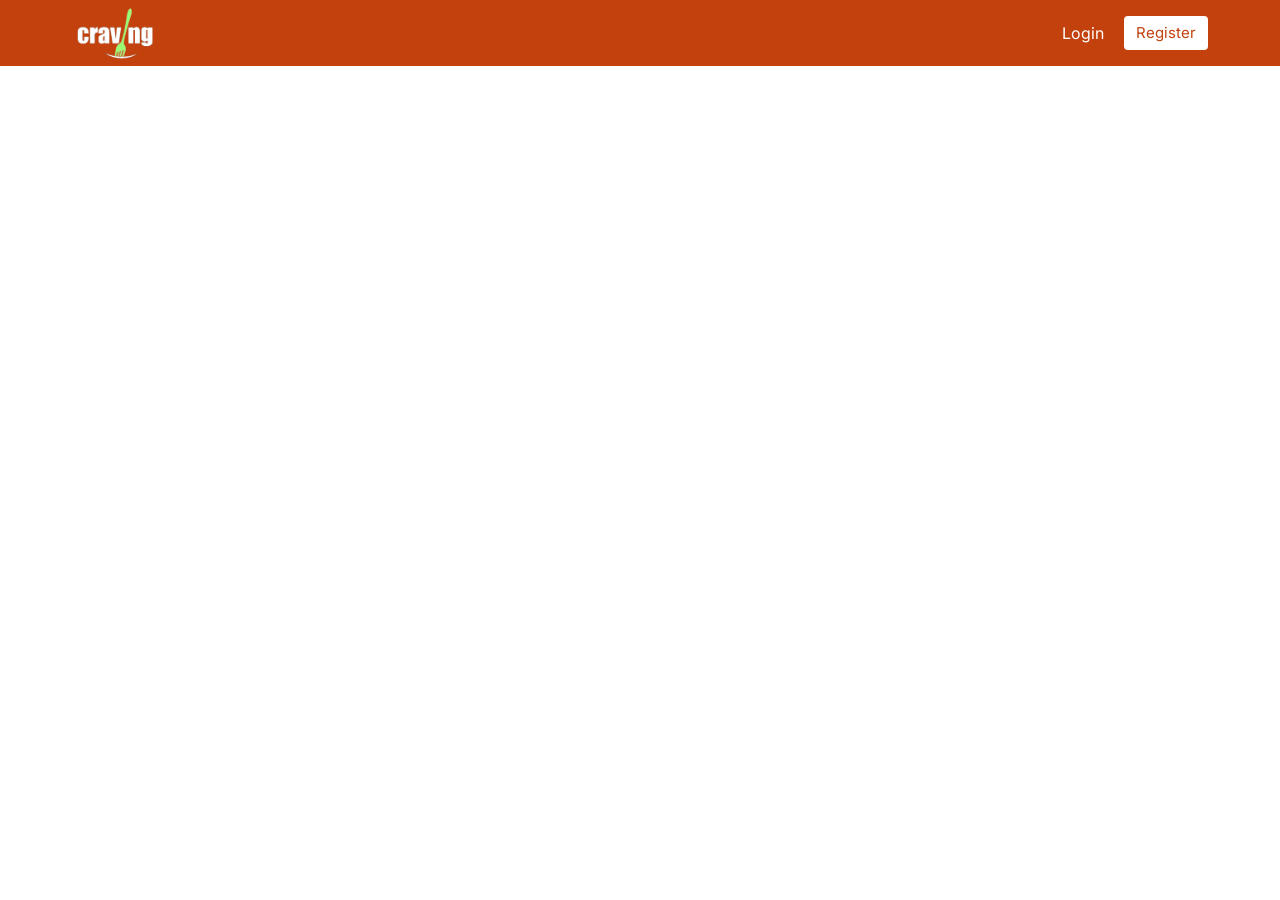
==== Craving/index.html @ 0048c7b3 "Add initial HTML files for Cravings project - Created index.html with navbar and links for login and" ====
<!DOCTYPE html>
<html lang="en">
<head>
    <meta charset="UTF-8">
    <meta name="viewport" content="width=device-width, initial-scale=1.0">
    <title>Cravings</title>
    <link rel="stylesheet" href="https://cdn.jsdelivr.net/npm/bootstrap@5.3.3/dist/css/bootstrap.min.css">
    <link rel="stylesheet" href="https://cdn.jsdelivr.net/npm/bootstrap-icons@1.11.3/font/bootstrap-icons.css">
    <link rel="stylesheet" href="https://fonts.googleapis.com/css2?family=Inter:wght@400;500;600;700;800&display=swap">
    <link rel="stylesheet" href="css/style.css">
</head>
<body>

    <nav class="navbar navbar-cravings d-flex align-items-center justify-content-between sticky-top">
        <div class="container-fluid px-md-5">

            <a class="navbar-brand" href="index.html">
                <img src="images/logo-light.png" alt="Cravings" class="navbar-logo" />
            </a>

            <div class="d-flex align-items-center gap-2 nav-links">
                <a href="login.html" class="navbar-login-link">Login</a>
                <a href="register.html" class="btn-register-pill">Register</a>
            </div>

        </div>
    </nav>

    <script src="https://cdn.jsdelivr.net/npm/bootstrap@5.3.3/dist/js/bootstrap.bundle.min.js"></script>
</body>
</html>
---- Craving/css/style.css ----
:root {
  --color-primary:          #c2410c;  /* Brand orange-red */
  --color-primary-content:  #ffffff;  /* Text on primary background */
  --color-secondary:        #6b7280;  /* Muted gray text */
  --color-neutral:          #3f3f46;  /* Dark sections (footer, bars) */
  --color-neutral-content:  #f4f4f5;  /* Text on dark backgrounds */
  --color-base-100:         #fff8f1;  /* Warm white page background */
  --color-base-200:         #f5ede5;  /* Slightly darker warm white */
  --color-base-300:         #e7d9c9;  /* Borders and dividers */
  --color-base-content:     #2d1b10;  /* Default dark text */
  --color-error:            #ef4444;  /* Red for error states */
  --color-success:          #22c55e;  /* Green for success states */
}

*{
    margin: 0;
    padding: 0;
    box-sizing: border-box;
}

body{
    font-family: 'Inter', sans-serif;
    background-color: var(--color-primary-content);
    color: var(--color-base-content);
}


.bg-primary-brand {
  background-color: var(--color-primary) !important;
}

.bg-neutral {
  background-color: var(--color-neutral) !important;
}

.bg-base-100 {
  background-color: var(--color-base-100) !important;
}

.bg-base-200 {
  background-color: var(--color-base-200) !important;
}

.text-primary-brand {
  color: var(--color-primary) !important;
}

.text-muted-brand {
  color: var(--color-secondary) !important;
}

.text-dark-brand {
  color: var(--color-base-content) !important;
}

.text-neutral-content {
  color: var(--color-neutral-content) !important;
}

.border-base {
  border-color: var(--color-base-300) !important;
}

.mw-400 {
  max-width: 400px;
}

.mw-420 {
  max-width: 420px;
}

.mw-600 {
  max-width: 600px;
}

.mw-700 {
  max-width: 700px;
}

.mw-750 {
  max-width: 750px;
}

.mw-1000 {
  max-width: 1000px;
}

.navbar-cravings {
  background-color: var(--color-primary);
  min-height: 64px;
  padding: 0 24px;
}

.navbar-logo {
  height: 56px;
  width:  100%;
  object-fit: contain;
}

.nav-links a {
  /* color: var(--color-primary-content); */
  text-decoration: none;
}

.navbar-login-link{
    color: var(--color-primary-content);
    padding: 6px 12px;
  }

.navbar-login-link:hover {
  border: 1px solid var(--color-primary-content);
  border-radius: 4px;
}

.btn-register-pill {
  color: #c2410c;
  border-radius: 4px;
  padding: 6px 12px;
  font-size: 15px;
  background: var(--color-primary-content);
}

.btn-register-pill:hover {
  background: #c2410c;
  color: var(--color-neutral-content);
  border: 1px solid #fff;
}
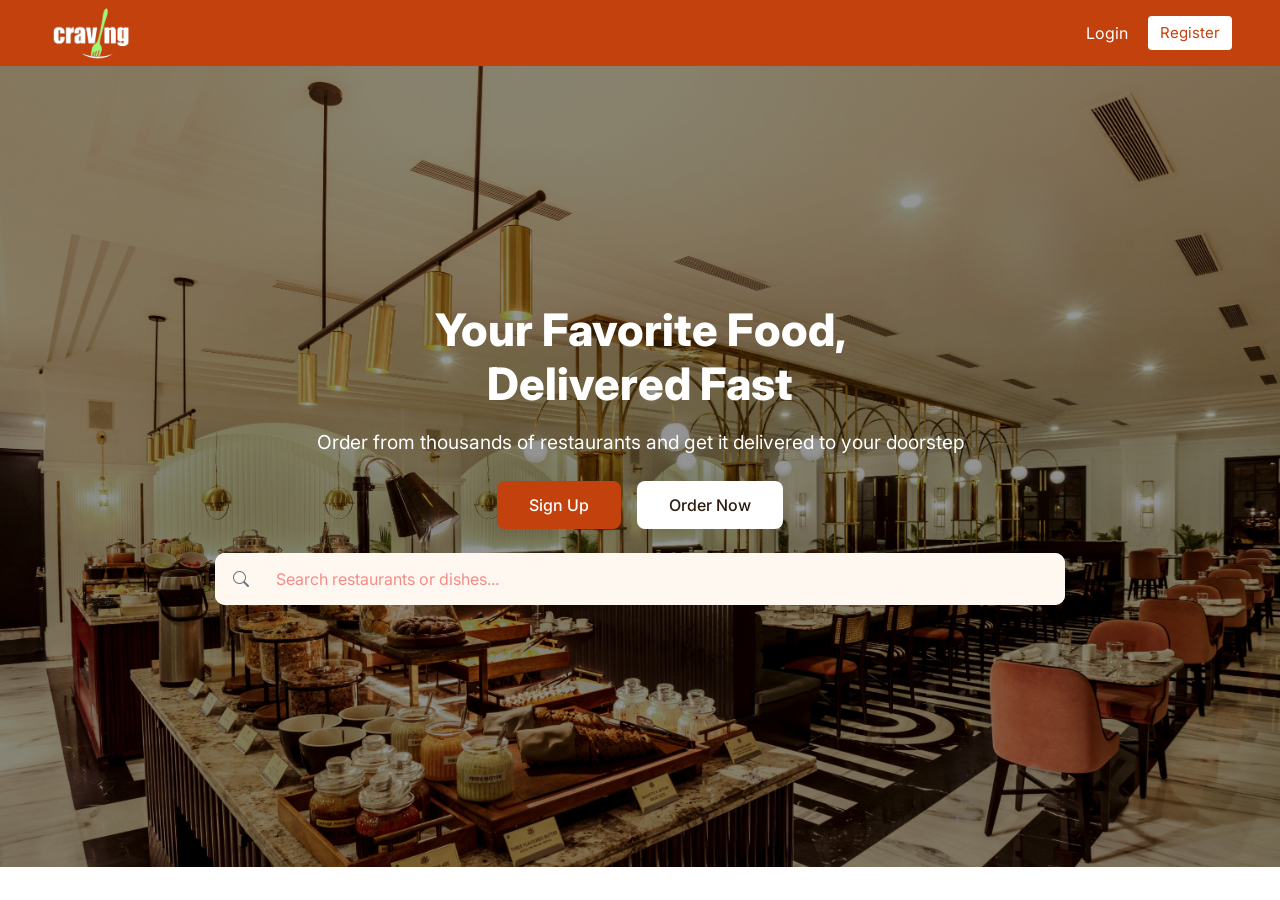
==== commit f1c4fc86: "Add hero section with overlay, content, and search functionality" ====
--- a/Craving/index.html
+++ b/Craving/index.html
@@ -12,7 +12,7 @@
 <body>
 
     <nav class="navbar navbar-cravings d-flex align-items-center justify-content-between sticky-top">
-        <div class="container-fluid px-md-5">
+        <div class="container-fluid px-4">
 
             <a class="navbar-brand" href="index.html">
                 <img src="images/logo-light.png" alt="Cravings" class="navbar-logo" />
@@ -26,6 +26,24 @@
         </div>
     </nav>
 
+    <section class="hero-section">
+        <div class="hero-overlay"></div>
+        <div class="hero-content mb-4">
+            <h1 class="mb-3">Your Favorite Food,<br>Delivered Fast</h1>
+            <p class="hero-sub mb-4">Order from thousands of restaurants and get it delivered to your doorstep</p>
+            <div class="d-flex gap-3 justify-content-center flex-wrap mb-4">
+                <a href="register.html" class="btn-hero-primary">Sign Up</a>
+                <a href="order-now.html" class="btn-hero-secondary">Order Now</a>
+            </div>
+            <div class="hero-search">
+                <div class="input-group">
+                    <span class="input-group-text"><i class="bi bi-search text-muted-brand"></i></span>
+                    <input type="text" class="form-control" placeholder="Search restaurants or dishes..." />
+                </div>
+            </div>
+        </div>
+    </section>
+
     <script src="https://cdn.jsdelivr.net/npm/bootstrap@5.3.3/dist/js/bootstrap.bundle.min.js"></script>
 </body>
 </html>
--- a/Craving/css/style.css
+++ b/Craving/css/style.css
@@ -125,3 +125,110 @@
   color: var(--color-neutral-content);
   border: 1px solid #fff;
 }
+
+.hero-section {
+  min-height: 89vh;
+  background-image: url('../images/hero-bg.jpg');
+  background-size: cover;
+  background-position: center;
+  background-repeat: no-repeat;
+  position: relative;
+  display: flex;
+  align-items: center;
+  justify-content: center;
+}
+
+.hero-overlay {
+  position: absolute;
+  inset: 0;
+  background: rgba(0, 0, 0, 0.42);
+}
+
+.hero-content {
+  position: relative;
+  z-index: 2;
+  text-align: center;
+  padding: 0 16px;
+  width: 100%;
+}
+
+.hero-content h1 {
+  font-size: clamp(1.3rem,5vw, 2.8rem);
+  font-weight: 800;
+  line-height: 1.2;
+  color: var(--color-primary-content);
+}
+
+.hero-content .hero-sub {
+  color: var(--color-primary-content);
+  font-size: 1.2rem;
+  font-weight: 400;
+}
+
+.btn-hero-primary {
+  background-color: var(--color-primary);
+  color: var(--color-primary-content);
+  font-weight:500;
+  border: none;
+  border-radius: 8px;
+  padding: 12px 32px;
+  text-decoration: none;
+  display: inline-block;
+}
+
+.btn-hero-primary:hover {
+  background-color: #c2400c;
+  opacity: 0.9;
+  color: var(--color-primary-content);
+}
+
+.btn-hero-secondary {
+  background-color: var(--color-primary-content);
+  color: var(--color-base-content);
+  font-weight: 500;
+  border: none;
+  border-radius: 8px;
+  padding: 12px 32px;
+  text-decoration: none;
+  display: inline-block;
+}
+
+.btn-hero-secondary:hover {
+  background-color:  var(--color-base-100);
+  color: var(--color-base-content);
+}
+
+.hero-search {
+  max-width: 850px;
+  width: 100%;
+  margin: 0 auto;
+}
+
+.hero-search .input-group {
+  border-radius: 10px;
+  overflow: hidden;
+  background: var(--color-base-100);
+}
+
+.hero-search .input-group-text {
+  background: var(--color-base-100);
+  border: none;
+  padding-left: 18px;
+  color: var(--color-error);
+}
+
+.hero-search .form-control {
+  background: #fff8f0;
+  border: none;
+  padding: 14px 16px;
+  font-size: 1rem;
+}
+
+.hero-search .form-control::placeholder {
+  color: var(--color-error);
+  opacity: 0.6;
+}
+
+.hero-search .form-control:focus {
+  box-shadow: none;
+}
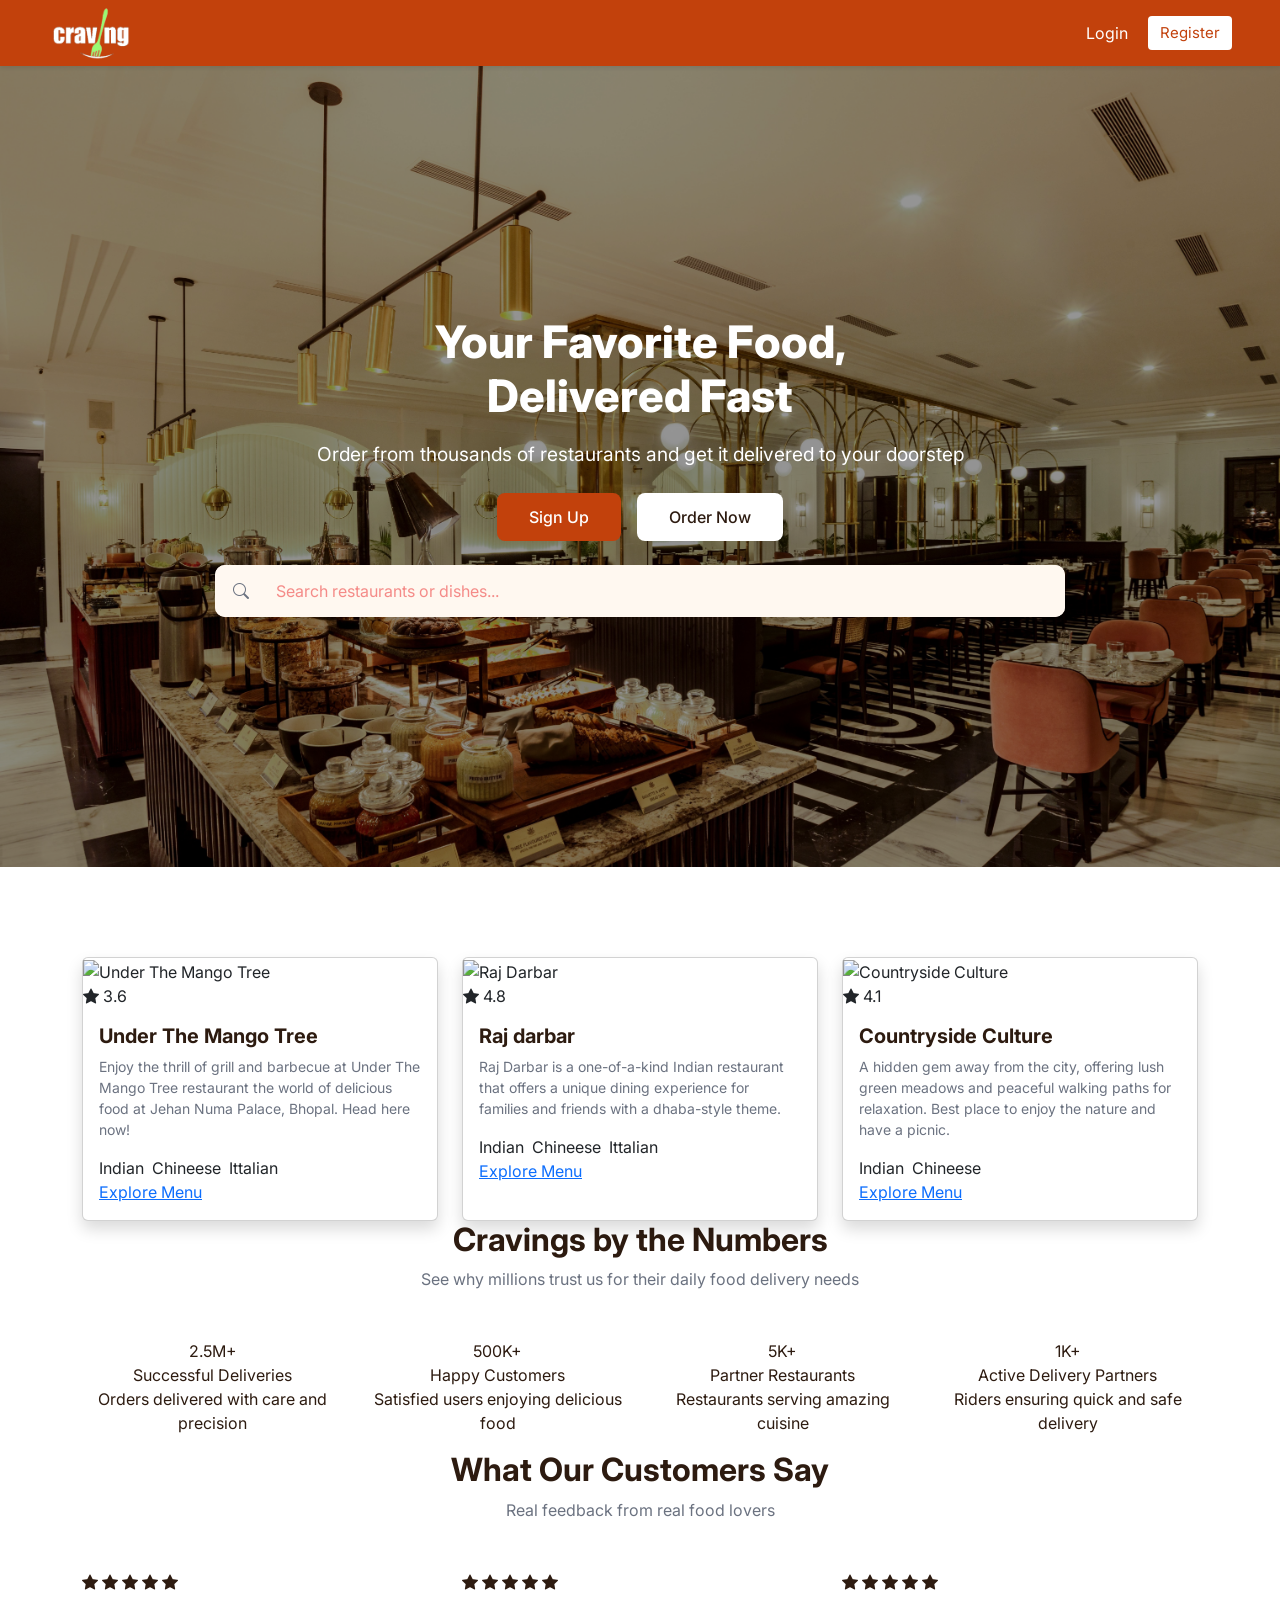
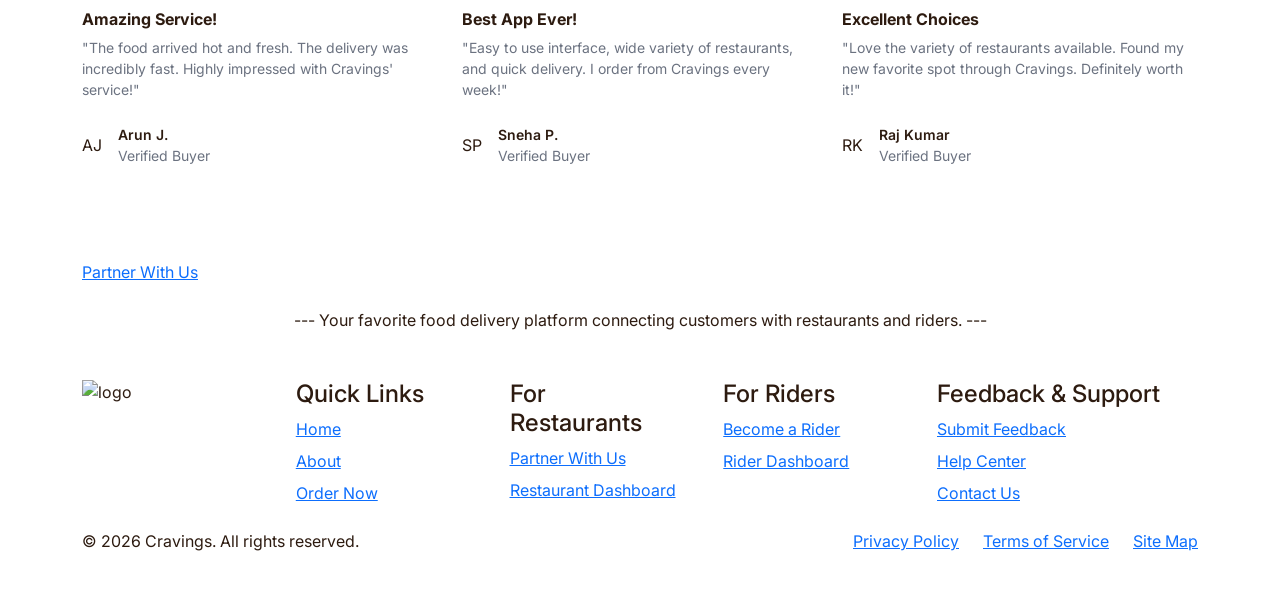
==== commit a191e21c: "Enhance index.html with featured restaurants, statistics, testimonials, and partner section" ====
--- a/Craving/index.html
+++ b/Craving/index.html
@@ -11,14 +11,14 @@
 </head>
 <body>
 
-    <nav class="navbar navbar-cravings d-flex align-items-center justify-content-between sticky-top">
+    <nav class="navbar navbar-cravings d-flex align-items-center justify-content-between sticky-top shadow-sm">
         <div class="container-fluid px-4">
 
             <a class="navbar-brand" href="index.html">
                 <img src="images/logo-light.png" alt="Cravings" class="navbar-logo" />
             </a>
 
-            <div class="d-flex align-items-center gap-2 nav-links">
+            <div class="d-flex align-items-center justify-content-center gap-2 nav-links">
                 <a href="login.html" class="navbar-login-link">Login</a>
                 <a href="register.html" class="btn-register-pill">Register</a>
             </div>
@@ -28,7 +28,7 @@
 
     <section class="hero-section">
         <div class="hero-overlay"></div>
-        <div class="hero-content mb-4">
+        <div class="hero-content mb-4 mt-4">
             <h1 class="mb-3">Your Favorite Food,<br>Delivered Fast</h1>
             <p class="hero-sub mb-4">Order from thousands of restaurants and get it delivered to your doorstep</p>
             <div class="d-flex gap-3 justify-content-center flex-wrap mb-4">
@@ -44,6 +44,282 @@
         </div>
     </section>
 
+
+<section class="featured-section">
+    <div class="container">
+        <h2 class="fw-bold text-white mb-1">Featured Restaurants</h2>
+        <p class="text-white opacity-75 mb-4">3 restaurants available</p>
+
+        <div class="row g-4">
+
+            <!-- Card 1 -->
+            <div class="col-12 col-md-6 col-lg-4">
+                <div class="card restaurant-card shadow h-100 bg-white">
+                    <div class="card-img-wrap">
+                        <img src="images/restaurant-Image-1.avif"
+                             class="card-img-restaurant"
+                             alt="Under The Mango Tree" />
+                        <div class="rating-badge">
+                            <i class="bi bi-star-fill"></i> 3.6
+                        </div>
+                    </div>
+                    <div class="card-body d-flex flex-column px-3 pt-3 pb-3">
+                        <h5 class="fw-bold text-dark-brand mb-2">Under The Mango Tree</h5>
+                        <p class="text-muted-brand small mb-3">
+                            Enjoy the thrill of grill and barbecue at Under The Mango Tree
+                            restaurant the world of delicious food at Jehan Numa Palace, Bhopal. Head here now!
+                        </p>
+                        <div class="d-flex flex-wrap gap-2 mb-0">
+                            <span class="badge-cuisine">Indian</span>
+                            <span class="badge-cuisine">Chineese</span>
+                            <span class="badge-cuisine">Ittalian</span>
+                        </div>
+                        <div class="card-divider"></div>
+                        <a href="order-now.html" class="btn-explore">Explore Menu</a>
+                    </div>
+                </div>
+            </div>
+
+            <!-- Card 2 -->
+            <div class="col-12 col-md-6 col-lg-4">
+                <div class="card restaurant-card shadow h-100 bg-white">
+                    <div class="card-img-wrap">
+                        <img src="images/restaurant-Image-2.webp"
+                             class="card-img-restaurant"
+                             alt="Raj Darbar" />
+                        <div class="rating-badge">
+                            <i class="bi bi-star-fill"></i> 4.8
+                        </div>
+                    </div>
+                    <div class="card-body d-flex flex-column px-3 pt-3 pb-3">
+                        <h5 class="fw-bold text-dark-brand mb-2">Raj darbar</h5>
+                        <p class="text-muted-brand small mb-3">
+                            Raj Darbar is a one-of-a-kind Indian restaurant that offers a
+                            unique dining experience for families and friends with a dhaba-style theme.
+                        </p>
+                        <div class="d-flex flex-wrap gap-2 mb-0">
+                            <span class="badge-cuisine">Indian</span>
+                            <span class="badge-cuisine">Chineese</span>
+                            <span class="badge-cuisine">Ittalian</span>
+                        </div>
+                        <div class="card-divider"></div>
+                        <a href="order-now.html" class="btn-explore">Explore Menu</a>
+                    </div>
+                </div>
+            </div>
+
+            <!-- Card 3 -->
+            <div class="col-12 col-md-6 col-lg-4">
+                <div class="card restaurant-card shadow h-100 bg-white">
+                    <div class="card-img-wrap">
+                        <img src="images/restaurant-Image-3.webp"
+                             class="card-img-restaurant"
+                             alt="Countryside Culture" />
+                        <div class="rating-badge">
+                            <i class="bi bi-star-fill"></i> 4.1
+                        </div>
+                    </div>
+                    <div class="card-body d-flex flex-column px-3 pt-3 pb-3">
+                        <h5 class="fw-bold text-dark-brand mb-2">Countryside Culture</h5>
+                        <p class="text-muted-brand small mb-3">
+                            A hidden gem away from the city, offering lush green meadows
+                            and peaceful walking paths for relaxation.
+                            Best place to enjoy the nature and have a picnic.
+                        </p>
+                        <div class="d-flex flex-wrap gap-2 mb-0">
+                            <span class="badge-cuisine">Indian</span>
+                            <span class="badge-cuisine">Chineese</span>
+
+                        </div>
+                        <div class="card-divider"></div>
+                        <a href="order-now.html" class="btn-explore">Explore Menu</a>
+                    </div>
+                </div>
+            </div>
+
+        </div>
+    </div>
+</section>
+
+<section class="numbers-section">
+    <div class="container">
+        <div class="text-center mb-5">
+            <h2 class="fw-bold text-dark-brand">Cravings by the Numbers</h2>
+            <p class="text-muted-brand mt-1">See why millions trust us for their daily food delivery needs</p>
+        </div>
+        <div class="row g-4 justify-content-center text-center">
+            <div class="col-6 col-lg-3">
+                <div class="stat-card">
+                    <div class="stat-number-orange">2.5M+</div>
+                    <div class="stat-title">Successful Deliveries</div>
+                    <p class="stat-desc">Orders delivered with care and precision</p>
+                </div>
+            </div>
+            <div class="col-6 col-lg-3">
+                <div class="stat-card">
+                    <div class="stat-number-pink">500K+</div>
+                    <div class="stat-title">Happy Customers</div>
+                    <p class="stat-desc">Satisfied users enjoying delicious food</p>
+                </div>
+            </div>
+            <div class="col-6 col-lg-3">
+                <div class="stat-card">
+                    <div class="stat-number-orange">5K+</div>
+                    <div class="stat-title">Partner Restaurants</div>
+                    <p class="stat-desc">Restaurants serving amazing cuisine</p>
+                </div>
+            </div>
+            <div class="col-6 col-lg-3">
+                <div class="stat-card">
+                    <div class="stat-number-pink">1K+</div>
+                    <div class="stat-title">Active Delivery Partners</div>
+                    <p class="stat-desc">Riders ensuring quick and safe delivery</p>
+                </div>
+            </div>
+        </div>
+    </div>
+</section>
+
+<section class="testimonials-section">
+  <div class="container">
+    <div class="text-center mb-5">
+      <h2 class="fw-bold text-dark-brand">What Our Customers Say</h2>
+      <p class="text-muted-brand mt-1">Real feedback from real food lovers</p>
+    </div>
+    <div class="row g-4">
+
+      <div class="col-12 col-md-4">
+        <div class="testimonial-card">
+          <div class="d-flex gap-1 mb-3">
+            <i class="bi bi-star-fill star-gold"></i><i class="bi bi-star-fill star-gold"></i>
+            <i class="bi bi-star-fill star-gold"></i><i class="bi bi-star-fill star-gold"></i>
+            <i class="bi bi-star-fill star-gold"></i>
+          </div>
+          <h6 class="fw-bold text-dark-brand mb-2">Amazing Service!</h6>
+          <p class="text-muted-brand small mb-4">"The food arrived hot and fresh. The delivery was incredibly fast. Highly impressed with Cravings' service!"</p>
+          <div class="d-flex align-items-center gap-3">
+            <div class="testimonial-avatar avatar-orange">AJ</div>
+            <div>
+              <p class="fw-semibold mb-0 small text-dark-brand">Arun J.</p>
+              <p class="text-muted-brand mb-0 small">Verified Buyer</p>
+            </div>
+          </div>
+        </div>
+      </div>
+
+      <div class="col-12 col-md-4">
+        <div class="testimonial-card">
+          <div class="d-flex gap-1 mb-3">
+            <i class="bi bi-star-fill star-gold"></i><i class="bi bi-star-fill star-gold"></i>
+            <i class="bi bi-star-fill star-gold"></i><i class="bi bi-star-fill star-gold"></i>
+            <i class="bi bi-star-fill star-gold"></i>
+          </div>
+          <h6 class="fw-bold text-dark-brand mb-2">Best App Ever!</h6>
+          <p class="text-muted-brand small mb-4">"Easy to use interface, wide variety of restaurants, and quick delivery. I order from Cravings every week!"</p>
+          <div class="d-flex align-items-center gap-3">
+            <div class="testimonial-avatar avatar-pink">SP</div>
+            <div>
+              <p class="fw-semibold mb-0 small text-dark-brand">Sneha P.</p>
+              <p class="text-muted-brand mb-0 small">Verified Buyer</p>
+            </div>
+          </div>
+        </div>
+      </div>
+
+      <div class="col-12 col-md-4">
+        <div class="testimonial-card">
+          <div class="d-flex gap-1 mb-3">
+            <i class="bi bi-star-fill star-gold"></i><i class="bi bi-star-fill star-gold"></i>
+            <i class="bi bi-star-fill star-gold"></i><i class="bi bi-star-fill star-gold"></i>
+            <i class="bi bi-star-fill star-gold"></i>
+          </div>
+          <h6 class="fw-bold text-dark-brand mb-2">Excellent Choices</h6>
+          <p class="text-muted-brand small mb-4">"Love the variety of restaurants available. Found my new favorite spot through Cravings. Definitely worth it!"</p>
+          <div class="d-flex align-items-center gap-3">
+            <div class="testimonial-avatar avatar-dark">RK</div>
+            <div>
+              <p class="fw-semibold mb-0 small text-dark-brand">Raj Kumar</p>
+              <p class="text-muted-brand mb-0 small">Verified Buyer</p>
+            </div>
+          </div>
+        </div>
+      </div>
+
+    </div>
+  </div>
+</section>
+
+<section class="partner-section">
+  <div class="container">
+    <h2 class="fw-bold text-white mb-2">Become a Restaurant Partner</h2>
+    <p class="text-white opacity-75 mb-4">Grow your business with Cravings. Join thousands of restaurants already delivering with us.</p>
+    <a href="register.html" class="btn-partner">Partner With Us</a>
+  </div>
+</section>
+
+
+<footer class="footer pt-4 pb-4">
+
+    <p class="tagline text-center mb-5">--- Your favorite food delivery platform connecting customers with restaurants and riders. ---</p>
+
+    <div class="footer-container container">
+
+        <div class="row align-items-start justify-content-between gy-4">
+
+            <div class="logo-section col-12 col-md-3 col-lg-2 d-flex justify-content-center justify-content-md-start">
+                <div class="logo-circle d-flex align-items-center justify-content-center">
+                    <img src="images/circleLogo.png" class="img-fluid" alt="logo">
+                </div>
+            </div>
+
+            <div class="footer-col col-6 col-md-2">
+                <h4>Quick Links</h4>
+                <div class="d-flex flex-column gap-2">
+                    <a href="#">Home</a>
+                    <a href="#">About</a>
+                    <a href="#">Order Now</a>
+                </div>
+            </div>
+
+            <div class="footer-col col-6 col-md-2">
+                <h4>For Restaurants</h4>
+                <div class="d-flex flex-column gap-2">
+                    <a href="#">Partner With Us</a>
+                    <a href="#">Restaurant Dashboard</a>
+                </div>
+            </div>
+
+            <div class="footer-col col-6 col-md-2">
+                <h4>For Riders</h4>
+                <div class="d-flex flex-column gap-2">
+                    <a href="#">Become a Rider</a>
+                    <a href="#">Rider Dashboard</a>
+                </div>
+            </div>
+
+            <div class="footer-col col-6 col-md-3">
+                <h4>Feedback & Support</h4>
+                <div class="d-flex flex-column gap-2">
+                    <a href="#">Submit Feedback</a>
+                    <a href="#">Help Center</a>
+                    <a href="#">Contact Us</a>
+                </div>
+            </div>
+        </div>
+    </div>
+
+    <div class="divider container my-4"></div>
+    
+    <div class="bottom-bar container d-flex flex-column flex-md-row justify-content-between align-items-center pb-3">
+        <p class="mb-2 mb-md-0">© 2026 Cravings. All rights reserved.</p>
+        <div class="legal-links d-flex gap-4">
+            <a href="#">Privacy Policy</a>
+            <a href="#">Terms of Service</a>
+            <a href="#">Site Map</a>
+        </div>
+    </div>
+</footer>
+
     <script src="https://cdn.jsdelivr.net/npm/bootstrap@5.3.3/dist/js/bootstrap.bundle.min.js"></script>
 </body>
 </html>
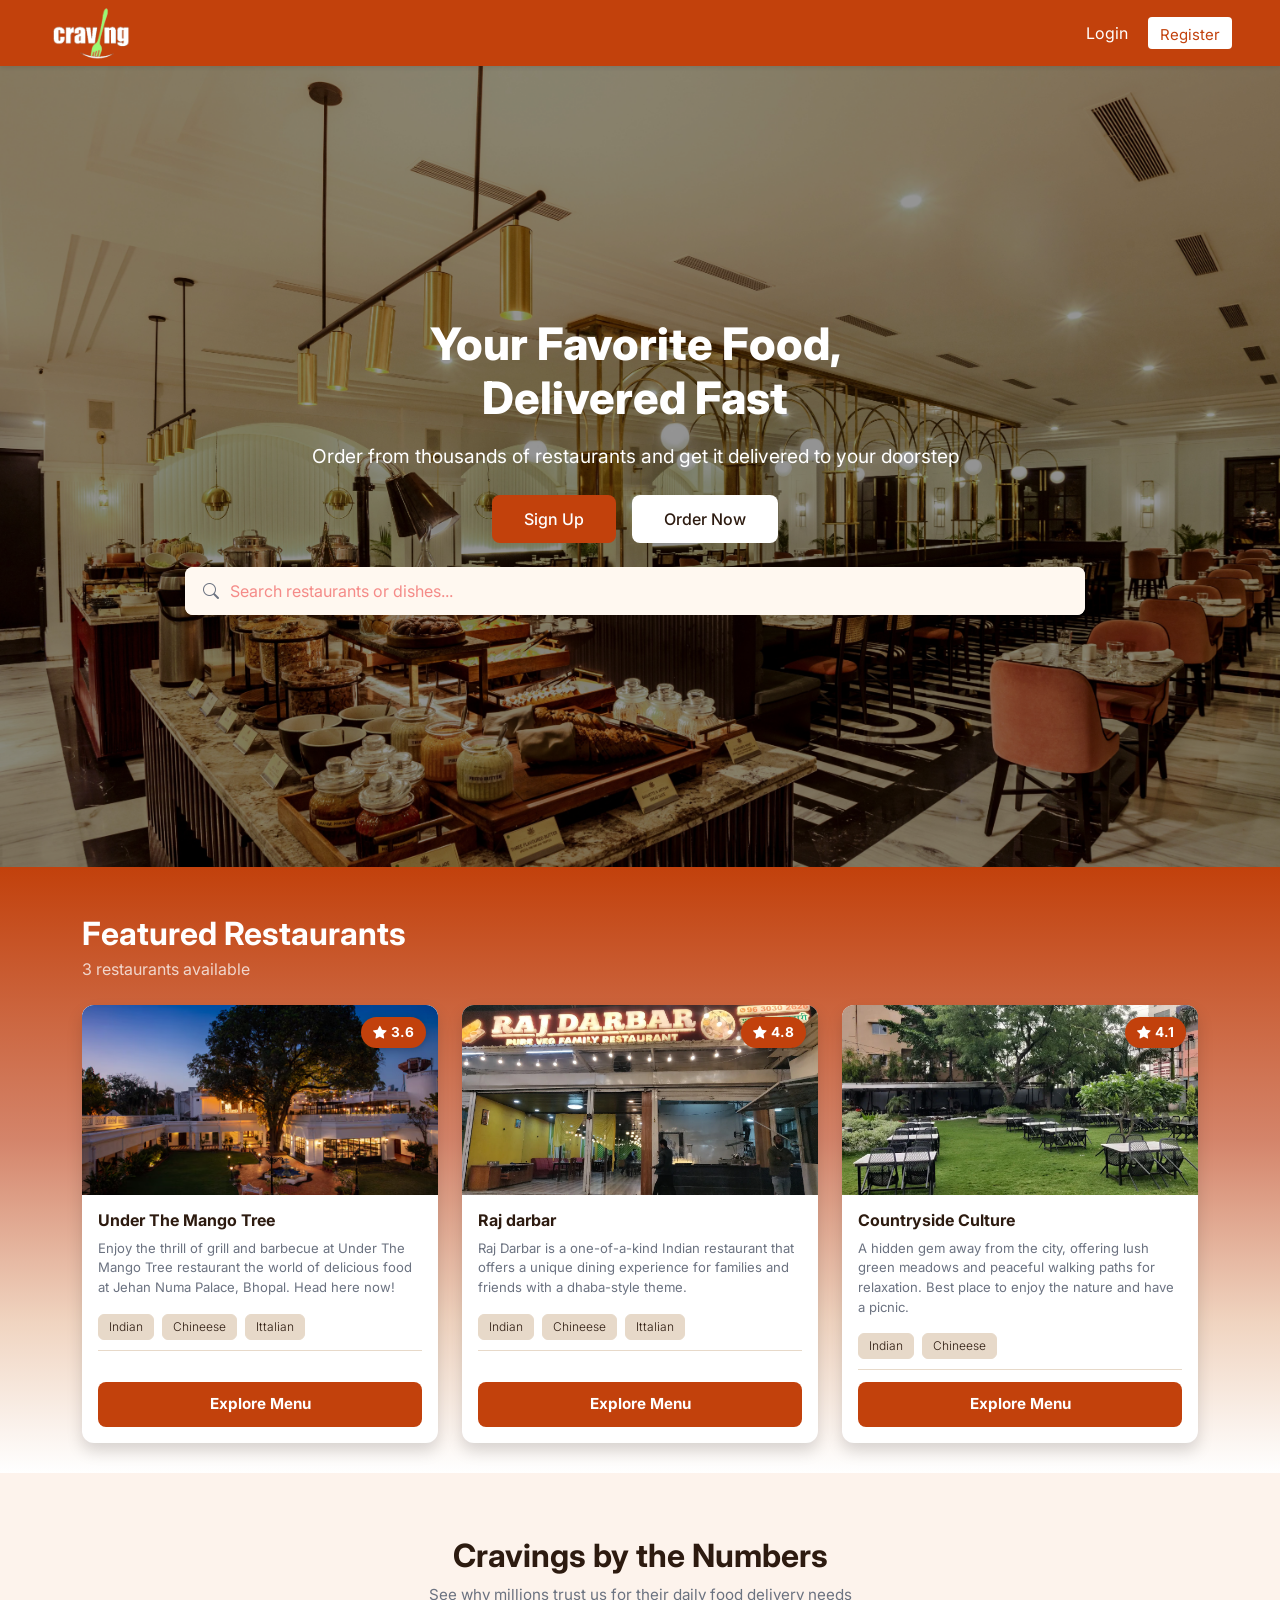
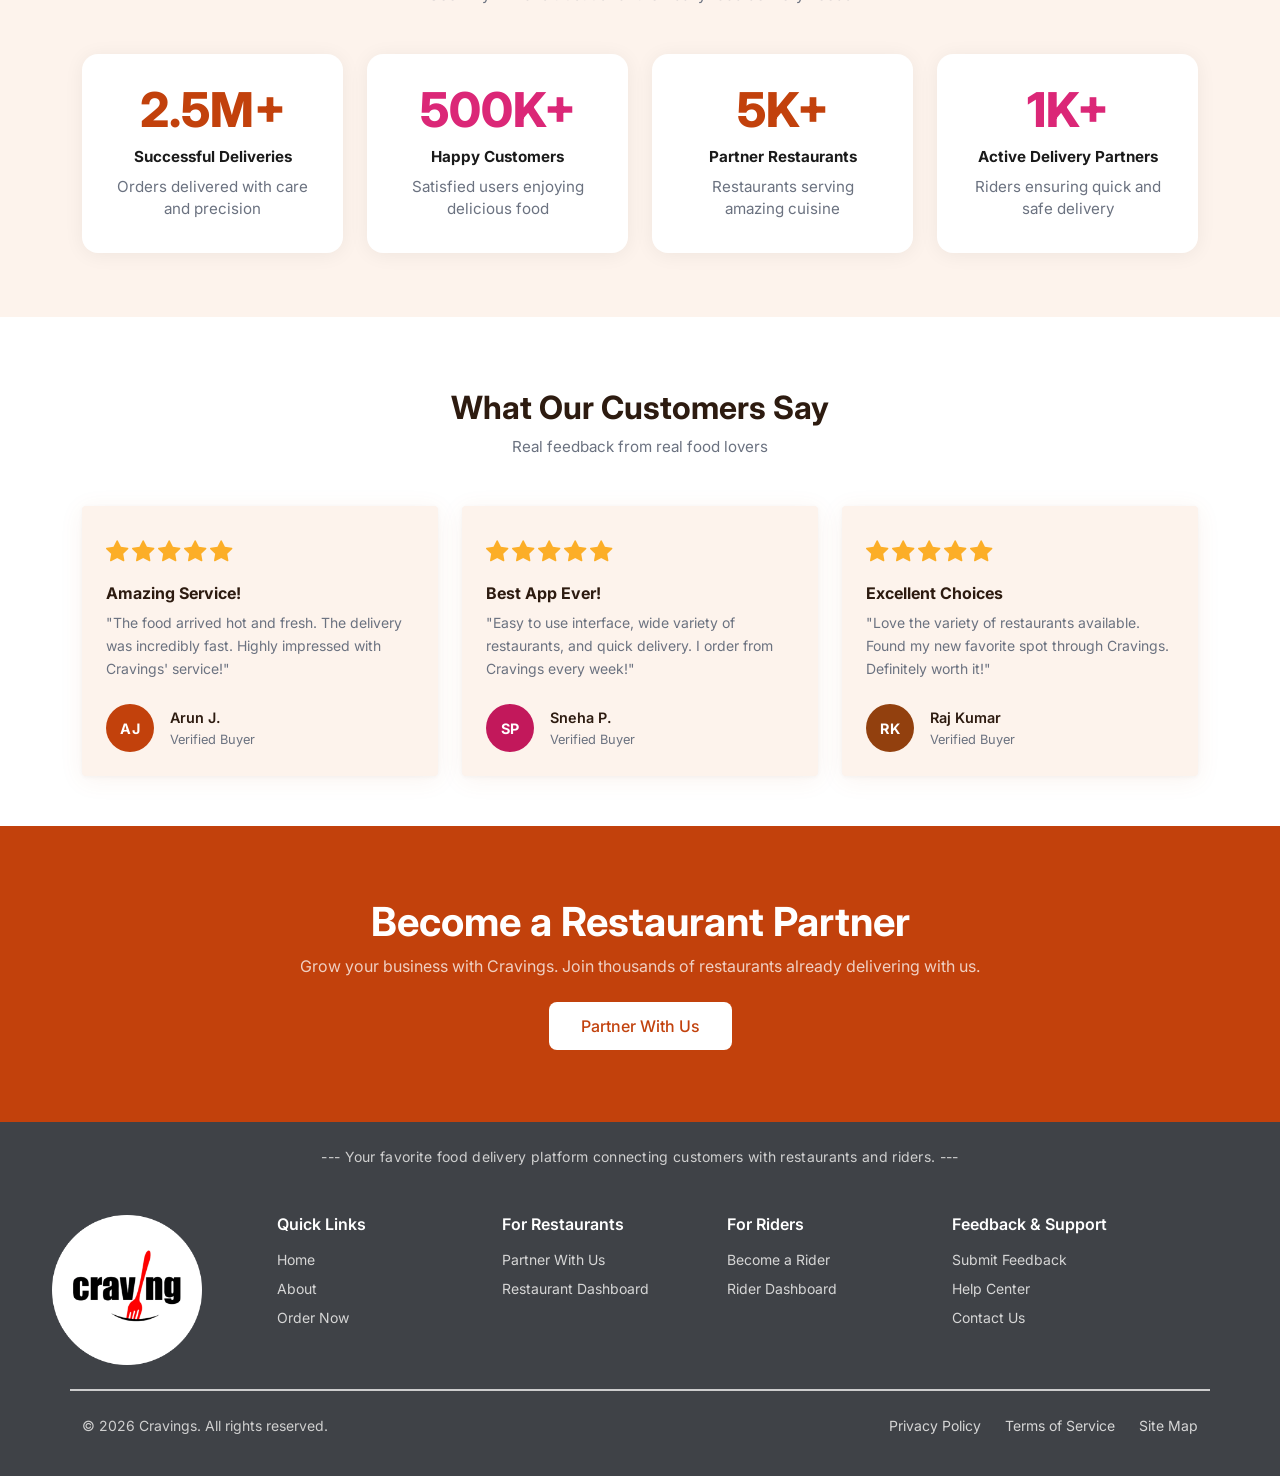
==== commit 6b4e6208: "Refactor featured restaurants and testimonials sections for improved layout and consistency; add sta" ====
--- a/Craving/index.html
+++ b/Craving/index.html
@@ -45,280 +45,280 @@
     </section>
 
 
-<section class="featured-section">
-    <div class="container">
-        <h2 class="fw-bold text-white mb-1">Featured Restaurants</h2>
-        <p class="text-white opacity-75 mb-4">3 restaurants available</p>
-
-        <div class="row g-4">
-
-            <!-- Card 1 -->
-            <div class="col-12 col-md-6 col-lg-4">
-                <div class="card restaurant-card shadow h-100 bg-white">
-                    <div class="card-img-wrap">
-                        <img src="images/restaurant-Image-1.avif"
-                             class="card-img-restaurant"
-                             alt="Under The Mango Tree" />
-                        <div class="rating-badge">
-                            <i class="bi bi-star-fill"></i> 3.6
-                        </div>
-                    </div>
-                    <div class="card-body d-flex flex-column px-3 pt-3 pb-3">
-                        <h5 class="fw-bold text-dark-brand mb-2">Under The Mango Tree</h5>
-                        <p class="text-muted-brand small mb-3">
-                            Enjoy the thrill of grill and barbecue at Under The Mango Tree
-                            restaurant the world of delicious food at Jehan Numa Palace, Bhopal. Head here now!
-                        </p>
-                        <div class="d-flex flex-wrap gap-2 mb-0">
-                            <span class="badge-cuisine">Indian</span>
-                            <span class="badge-cuisine">Chineese</span>
-                            <span class="badge-cuisine">Ittalian</span>
-                        </div>
-                        <div class="card-divider"></div>
-                        <a href="order-now.html" class="btn-explore">Explore Menu</a>
-                    </div>
-                </div>
-            </div>
-
-            <!-- Card 2 -->
-            <div class="col-12 col-md-6 col-lg-4">
-                <div class="card restaurant-card shadow h-100 bg-white">
-                    <div class="card-img-wrap">
-                        <img src="images/restaurant-Image-2.webp"
-                             class="card-img-restaurant"
-                             alt="Raj Darbar" />
-                        <div class="rating-badge">
-                            <i class="bi bi-star-fill"></i> 4.8
-                        </div>
-                    </div>
-                    <div class="card-body d-flex flex-column px-3 pt-3 pb-3">
-                        <h5 class="fw-bold text-dark-brand mb-2">Raj darbar</h5>
-                        <p class="text-muted-brand small mb-3">
-                            Raj Darbar is a one-of-a-kind Indian restaurant that offers a
-                            unique dining experience for families and friends with a dhaba-style theme.
-                        </p>
-                        <div class="d-flex flex-wrap gap-2 mb-0">
-                            <span class="badge-cuisine">Indian</span>
-                            <span class="badge-cuisine">Chineese</span>
-                            <span class="badge-cuisine">Ittalian</span>
-                        </div>
-                        <div class="card-divider"></div>
-                        <a href="order-now.html" class="btn-explore">Explore Menu</a>
-                    </div>
-                </div>
-            </div>
-
-            <!-- Card 3 -->
-            <div class="col-12 col-md-6 col-lg-4">
-                <div class="card restaurant-card shadow h-100 bg-white">
-                    <div class="card-img-wrap">
-                        <img src="images/restaurant-Image-3.webp"
-                             class="card-img-restaurant"
-                             alt="Countryside Culture" />
-                        <div class="rating-badge">
-                            <i class="bi bi-star-fill"></i> 4.1
-                        </div>
-                    </div>
-                    <div class="card-body d-flex flex-column px-3 pt-3 pb-3">
-                        <h5 class="fw-bold text-dark-brand mb-2">Countryside Culture</h5>
-                        <p class="text-muted-brand small mb-3">
-                            A hidden gem away from the city, offering lush green meadows
-                            and peaceful walking paths for relaxation.
-                            Best place to enjoy the nature and have a picnic.
-                        </p>
-                        <div class="d-flex flex-wrap gap-2 mb-0">
-                            <span class="badge-cuisine">Indian</span>
-                            <span class="badge-cuisine">Chineese</span>
-
-                        </div>
-                        <div class="card-divider"></div>
-                        <a href="order-now.html" class="btn-explore">Explore Menu</a>
-                    </div>
-                </div>
-            </div>
-
-        </div>
-    </div>
-</section>
-
-<section class="numbers-section">
+    <section class="featured-section">
+        <div class="container">
+            <h2 class="fw-bold text-white mb-1">Featured Restaurants</h2>
+            <p class="text-white opacity-75 mb-4">3 restaurants available</p>
+
+            <div class="row g-4">
+
+                <!-- Card 1 -->
+                <div class="col-12 col-md-6 col-lg-4">
+                    <div class="card restaurant-card shadow h-100 bg-white">
+                        <div class="card-img-wrap">
+                            <img src="images/restaurant-Image-1.avif"
+                                class="card-img-restaurant"
+                                alt="Under The Mango Tree" />
+                            <div class="rating-badge">
+                                <i class="bi bi-star-fill"></i> 3.6
+                            </div>
+                        </div>
+                        <div class="card-body d-flex flex-column px-3 pt-3 pb-3">
+                            <h5 class="fw-bold text-dark-brand mb-2">Under The Mango Tree</h5>
+                            <p class="text-muted-brand small mb-3">
+                                Enjoy the thrill of grill and barbecue at Under The Mango Tree
+                                restaurant the world of delicious food at Jehan Numa Palace, Bhopal. Head here now!
+                            </p>
+                            <div class="d-flex flex-wrap gap-2 mb-0">
+                                <span class="badge-cuisine">Indian</span>
+                                <span class="badge-cuisine">Chineese</span>
+                                <span class="badge-cuisine">Ittalian</span>
+                            </div>
+                            <div class="card-divider"></div>
+                            <a href="#" class="btn-explore">Explore Menu</a>
+                        </div>
+                    </div>
+                </div>
+
+                <!-- Card 2 -->
+                <div class="col-12 col-md-6 col-lg-4">
+                    <div class="card restaurant-card shadow h-100 bg-white">
+                        <div class="card-img-wrap">
+                            <img src="images/restaurant-Image-2.webp"
+                                class="card-img-restaurant"
+                                alt="Raj Darbar" />
+                            <div class="rating-badge">
+                                <i class="bi bi-star-fill"></i> 4.8
+                            </div>
+                        </div>
+                        <div class="card-body d-flex flex-column px-3 pt-3 pb-3">
+                            <h5 class="fw-bold text-dark-brand mb-2">Raj darbar</h5>
+                            <p class="text-muted-brand small mb-3">
+                                Raj Darbar is a one-of-a-kind Indian restaurant that offers a
+                                unique dining experience for families and friends with a dhaba-style theme.
+                            </p>
+                            <div class="d-flex flex-wrap gap-2 mb-0">
+                                <span class="badge-cuisine">Indian</span>
+                                <span class="badge-cuisine">Chineese</span>
+                                <span class="badge-cuisine">Ittalian</span>
+                            </div>
+                            <div class="card-divider"></div>
+                            <a href="#" class="btn-explore">Explore Menu</a>
+                        </div>
+                    </div>
+                </div>
+
+                <!-- Card 3 -->
+                <div class="col-12 col-md-6 col-lg-4">
+                    <div class="card restaurant-card shadow h-100 bg-white">
+                        <div class="card-img-wrap">
+                            <img src="images/restaurant-Image-3.webp"
+                                class="card-img-restaurant"
+                                alt="Countryside Culture" />
+                            <div class="rating-badge">
+                                <i class="bi bi-star-fill"></i> 4.1
+                            </div>
+                        </div>
+                        <div class="card-body d-flex flex-column px-3 pt-3 pb-3">
+                            <h5 class="fw-bold text-dark-brand mb-2">Countryside Culture</h5>
+                            <p class="text-muted-brand small mb-3">
+                                A hidden gem away from the city, offering lush green meadows
+                                and peaceful walking paths for relaxation.
+                                Best place to enjoy the nature and have a picnic.
+                            </p>
+                            <div class="d-flex flex-wrap gap-2 mb-0">
+                                <span class="badge-cuisine">Indian</span>
+                                <span class="badge-cuisine">Chineese</span>
+
+                            </div>
+                            <div class="card-divider"></div>
+                            <a href="#" class="btn-explore">Explore Menu</a>
+                        </div>
+                    </div>
+                </div>
+
+            </div>
+        </div>
+    </section>
+
+    <section class="numbers-section">
+        <div class="container">
+            <div class="text-center mb-5">
+                <h2 class="fw-bold text-dark-brand">Cravings by the Numbers</h2>
+                <p class="text-muted-brand mt-1">See why millions trust us for their daily food delivery needs</p>
+            </div>
+            <div class="row g-4 justify-content-center text-center">
+                <div class="col-6 col-lg-3">
+                    <div class="stat-card">
+                        <div class="stat-number-orange">2.5M+</div>
+                        <div class="stat-title">Successful Deliveries</div>
+                        <p class="stat-desc">Orders delivered with care and precision</p>
+                    </div>
+                </div>
+                <div class="col-6 col-lg-3">
+                    <div class="stat-card">
+                        <div class="stat-number-pink">500K+</div>
+                        <div class="stat-title">Happy Customers</div>
+                        <p class="stat-desc">Satisfied users enjoying delicious food</p>
+                    </div>
+                </div>
+                <div class="col-6 col-lg-3">
+                    <div class="stat-card">
+                        <div class="stat-number-orange">5K+</div>
+                        <div class="stat-title">Partner Restaurants</div>
+                        <p class="stat-desc">Restaurants serving amazing cuisine</p>
+                    </div>
+                </div>
+                <div class="col-6 col-lg-3">
+                    <div class="stat-card">
+                        <div class="stat-number-pink">1K+</div>
+                        <div class="stat-title">Active Delivery Partners</div>
+                        <p class="stat-desc">Riders ensuring quick and safe delivery</p>
+                    </div>
+                </div>
+            </div>
+        </div>
+    </section>
+
+    <section class="testimonials-section">
     <div class="container">
         <div class="text-center mb-5">
-            <h2 class="fw-bold text-dark-brand">Cravings by the Numbers</h2>
-            <p class="text-muted-brand mt-1">See why millions trust us for their daily food delivery needs</p>
-        </div>
-        <div class="row g-4 justify-content-center text-center">
-            <div class="col-6 col-lg-3">
-                <div class="stat-card">
-                    <div class="stat-number-orange">2.5M+</div>
-                    <div class="stat-title">Successful Deliveries</div>
-                    <p class="stat-desc">Orders delivered with care and precision</p>
-                </div>
-            </div>
-            <div class="col-6 col-lg-3">
-                <div class="stat-card">
-                    <div class="stat-number-pink">500K+</div>
-                    <div class="stat-title">Happy Customers</div>
-                    <p class="stat-desc">Satisfied users enjoying delicious food</p>
-                </div>
-            </div>
-            <div class="col-6 col-lg-3">
-                <div class="stat-card">
-                    <div class="stat-number-orange">5K+</div>
-                    <div class="stat-title">Partner Restaurants</div>
-                    <p class="stat-desc">Restaurants serving amazing cuisine</p>
-                </div>
-            </div>
-            <div class="col-6 col-lg-3">
-                <div class="stat-card">
-                    <div class="stat-number-pink">1K+</div>
-                    <div class="stat-title">Active Delivery Partners</div>
-                    <p class="stat-desc">Riders ensuring quick and safe delivery</p>
-                </div>
-            </div>
+        <h2 class="fw-bold text-dark-brand">What Our Customers Say</h2>
+        <p class="text-muted-brand mt-1">Real feedback from real food lovers</p>
+        </div>
+        <div class="row g-4">
+
+        <div class="col-12 col-md-4">
+            <div class="testimonial-card">
+            <div class="d-flex gap-1 mb-3">
+                <i class="bi bi-star-fill star-gold"></i><i class="bi bi-star-fill star-gold"></i>
+                <i class="bi bi-star-fill star-gold"></i><i class="bi bi-star-fill star-gold"></i>
+                <i class="bi bi-star-fill star-gold"></i>
+            </div>
+            <h6 class="fw-bold text-dark-brand mb-2">Amazing Service!</h6>
+            <p class="text-muted-brand small mb-4">"The food arrived hot and fresh. The delivery was incredibly fast. Highly impressed with Cravings' service!"</p>
+            <div class="d-flex align-items-center gap-3">
+                <div class="testimonial-avatar avatar-orange">AJ</div>
+                <div>
+                <p class="fw-semibold mb-0 small text-dark-brand">Arun J.</p>
+                <p class="text-muted-brand mb-0 small">Verified Buyer</p>
+                </div>
+            </div>
+            </div>
+        </div>
+
+        <div class="col-12 col-md-4">
+            <div class="testimonial-card">
+            <div class="d-flex gap-1 mb-3">
+                <i class="bi bi-star-fill star-gold"></i><i class="bi bi-star-fill star-gold"></i>
+                <i class="bi bi-star-fill star-gold"></i><i class="bi bi-star-fill star-gold"></i>
+                <i class="bi bi-star-fill star-gold"></i>
+            </div>
+            <h6 class="fw-bold text-dark-brand mb-2">Best App Ever!</h6>
+            <p class="text-muted-brand small mb-4">"Easy to use interface, wide variety of restaurants, and quick delivery. I order from Cravings every week!"</p>
+            <div class="d-flex align-items-center gap-3">
+                <div class="testimonial-avatar avatar-pink">SP</div>
+                <div>
+                <p class="fw-semibold mb-0 small text-dark-brand">Sneha P.</p>
+                <p class="text-muted-brand mb-0 small">Verified Buyer</p>
+                </div>
+            </div>
+            </div>
+        </div>
+
+        <div class="col-12 col-md-4">
+            <div class="testimonial-card">
+            <div class="d-flex gap-1 mb-3">
+                <i class="bi bi-star-fill star-gold"></i><i class="bi bi-star-fill star-gold"></i>
+                <i class="bi bi-star-fill star-gold"></i><i class="bi bi-star-fill star-gold"></i>
+                <i class="bi bi-star-fill star-gold"></i>
+            </div>
+            <h6 class="fw-bold text-dark-brand mb-2">Excellent Choices</h6>
+            <p class="text-muted-brand small mb-4">"Love the variety of restaurants available. Found my new favorite spot through Cravings. Definitely worth it!"</p>
+            <div class="d-flex align-items-center gap-3">
+                <div class="testimonial-avatar avatar-dark">RK</div>
+                <div>
+                <p class="fw-semibold mb-0 small text-dark-brand">Raj Kumar</p>
+                <p class="text-muted-brand mb-0 small">Verified Buyer</p>
+                </div>
+            </div>
+            </div>
+        </div>
+
         </div>
     </div>
-</section>
-
-<section class="testimonials-section">
-  <div class="container">
-    <div class="text-center mb-5">
-      <h2 class="fw-bold text-dark-brand">What Our Customers Say</h2>
-      <p class="text-muted-brand mt-1">Real feedback from real food lovers</p>
+    </section>
+
+    <section class="partner-section">
+    <div class="container">
+        <h1 class="fw-bold text-white mb-2">Become a Restaurant Partner</h1>
+        <p class="text-white opacity-75 mb-4">Grow your business with Cravings. Join thousands of restaurants already delivering with us.</p>
+        <a href="register.html" class="btn-partner">Partner With Us</a>
     </div>
-    <div class="row g-4">
-
-      <div class="col-12 col-md-4">
-        <div class="testimonial-card">
-          <div class="d-flex gap-1 mb-3">
-            <i class="bi bi-star-fill star-gold"></i><i class="bi bi-star-fill star-gold"></i>
-            <i class="bi bi-star-fill star-gold"></i><i class="bi bi-star-fill star-gold"></i>
-            <i class="bi bi-star-fill star-gold"></i>
-          </div>
-          <h6 class="fw-bold text-dark-brand mb-2">Amazing Service!</h6>
-          <p class="text-muted-brand small mb-4">"The food arrived hot and fresh. The delivery was incredibly fast. Highly impressed with Cravings' service!"</p>
-          <div class="d-flex align-items-center gap-3">
-            <div class="testimonial-avatar avatar-orange">AJ</div>
-            <div>
-              <p class="fw-semibold mb-0 small text-dark-brand">Arun J.</p>
-              <p class="text-muted-brand mb-0 small">Verified Buyer</p>
-            </div>
-          </div>
-        </div>
-      </div>
-
-      <div class="col-12 col-md-4">
-        <div class="testimonial-card">
-          <div class="d-flex gap-1 mb-3">
-            <i class="bi bi-star-fill star-gold"></i><i class="bi bi-star-fill star-gold"></i>
-            <i class="bi bi-star-fill star-gold"></i><i class="bi bi-star-fill star-gold"></i>
-            <i class="bi bi-star-fill star-gold"></i>
-          </div>
-          <h6 class="fw-bold text-dark-brand mb-2">Best App Ever!</h6>
-          <p class="text-muted-brand small mb-4">"Easy to use interface, wide variety of restaurants, and quick delivery. I order from Cravings every week!"</p>
-          <div class="d-flex align-items-center gap-3">
-            <div class="testimonial-avatar avatar-pink">SP</div>
-            <div>
-              <p class="fw-semibold mb-0 small text-dark-brand">Sneha P.</p>
-              <p class="text-muted-brand mb-0 small">Verified Buyer</p>
-            </div>
-          </div>
-        </div>
-      </div>
-
-      <div class="col-12 col-md-4">
-        <div class="testimonial-card">
-          <div class="d-flex gap-1 mb-3">
-            <i class="bi bi-star-fill star-gold"></i><i class="bi bi-star-fill star-gold"></i>
-            <i class="bi bi-star-fill star-gold"></i><i class="bi bi-star-fill star-gold"></i>
-            <i class="bi bi-star-fill star-gold"></i>
-          </div>
-          <h6 class="fw-bold text-dark-brand mb-2">Excellent Choices</h6>
-          <p class="text-muted-brand small mb-4">"Love the variety of restaurants available. Found my new favorite spot through Cravings. Definitely worth it!"</p>
-          <div class="d-flex align-items-center gap-3">
-            <div class="testimonial-avatar avatar-dark">RK</div>
-            <div>
-              <p class="fw-semibold mb-0 small text-dark-brand">Raj Kumar</p>
-              <p class="text-muted-brand mb-0 small">Verified Buyer</p>
-            </div>
-          </div>
-        </div>
-      </div>
-
-    </div>
-  </div>
-</section>
-
-<section class="partner-section">
-  <div class="container">
-    <h2 class="fw-bold text-white mb-2">Become a Restaurant Partner</h2>
-    <p class="text-white opacity-75 mb-4">Grow your business with Cravings. Join thousands of restaurants already delivering with us.</p>
-    <a href="register.html" class="btn-partner">Partner With Us</a>
-  </div>
-</section>
-
-
-<footer class="footer pt-4 pb-4">
-
-    <p class="tagline text-center mb-5">--- Your favorite food delivery platform connecting customers with restaurants and riders. ---</p>
-
-    <div class="footer-container container">
-
-        <div class="row align-items-start justify-content-between gy-4">
-
-            <div class="logo-section col-12 col-md-3 col-lg-2 d-flex justify-content-center justify-content-md-start">
-                <div class="logo-circle d-flex align-items-center justify-content-center">
-                    <img src="images/circleLogo.png" class="img-fluid" alt="logo">
-                </div>
-            </div>
-
-            <div class="footer-col col-6 col-md-2">
-                <h4>Quick Links</h4>
-                <div class="d-flex flex-column gap-2">
-                    <a href="#">Home</a>
-                    <a href="#">About</a>
-                    <a href="#">Order Now</a>
-                </div>
-            </div>
-
-            <div class="footer-col col-6 col-md-2">
-                <h4>For Restaurants</h4>
-                <div class="d-flex flex-column gap-2">
-                    <a href="#">Partner With Us</a>
-                    <a href="#">Restaurant Dashboard</a>
-                </div>
-            </div>
-
-            <div class="footer-col col-6 col-md-2">
-                <h4>For Riders</h4>
-                <div class="d-flex flex-column gap-2">
-                    <a href="#">Become a Rider</a>
-                    <a href="#">Rider Dashboard</a>
-                </div>
-            </div>
-
-            <div class="footer-col col-6 col-md-3">
-                <h4>Feedback & Support</h4>
-                <div class="d-flex flex-column gap-2">
-                    <a href="#">Submit Feedback</a>
-                    <a href="#">Help Center</a>
-                    <a href="#">Contact Us</a>
-                </div>
-            </div>
-        </div>
-    </div>
-
-    <div class="divider container my-4"></div>
-    
-    <div class="bottom-bar container d-flex flex-column flex-md-row justify-content-between align-items-center pb-3">
-        <p class="mb-2 mb-md-0">© 2026 Cravings. All rights reserved.</p>
-        <div class="legal-links d-flex gap-4">
-            <a href="#">Privacy Policy</a>
-            <a href="#">Terms of Service</a>
-            <a href="#">Site Map</a>
-        </div>
-    </div>
-</footer>
+    </section>
+
+
+    <footer class="footer pt-4 pb-4">
+
+        <p class="tagline text-center mb-5">--- Your favorite food delivery platform connecting customers with restaurants and riders. ---</p>
+
+        <div class="footer-container container">
+
+            <div class="row align-items-start justify-content-between gy-4">
+
+                <div class="logo-section col-12 col-md-3 col-lg-2 d-flex justify-content-center justify-content-md-start">
+                    <div class="logo-circle d-flex align-items-center justify-content-center">
+                        <img src="images/circleLogo.png" class="img-fluid" alt="logo">
+                    </div>
+                </div>
+
+                <div class="footer-col col-6 col-md-2">
+                    <h4>Quick Links</h4>
+                    <div class="d-flex flex-column gap-2">
+                        <a href="../Craving/index.html">Home</a>
+                        <a href="../Craving/about.html">About</a>
+                        <a href="../Craving/order-now.html">Order Now</a>
+                    </div>
+                </div>
+
+                <div class="footer-col col-6 col-md-2">
+                    <h4>For Restaurants</h4>
+                    <div class="d-flex flex-column gap-2">
+                        <a href="#">Partner With Us</a>
+                        <a href="#">Restaurant Dashboard</a>
+                    </div>
+                </div>
+
+                <div class="footer-col col-6 col-md-2">
+                    <h4>For Riders</h4>
+                    <div class="d-flex flex-column gap-2">
+                        <a href="#">Become a Rider</a>
+                        <a href="#">Rider Dashboard</a>
+                    </div>
+                </div>
+
+                <div class="footer-col col-6 col-md-3">
+                    <h4>Feedback & Support</h4>
+                    <div class="d-flex flex-column gap-2">
+                        <a href="../Craving/feedback.html">Submit Feedback</a>
+                        <a href="../Craving/help-center.html">Help Center</a>
+                        <a href="../Craving/contact.html">Contact Us</a>
+                    </div>
+                </div>
+            </div>
+        </div>
+
+        <div class="divider container my-4"></div>
+        
+        <div class="bottom-bar container d-flex flex-column flex-md-row justify-content-between align-items-center pb-3">
+            <p class="mb-2 mb-md-0">© 2026 Cravings. All rights reserved.</p>
+            <div class="legal-links d-flex gap-4">
+                <a href="../Craving/privacy-policy.html">Privacy Policy</a>
+                <a href="../Craving/terms-of-service.html">Terms of Service</a>
+                <a href="../Craving/sitemap.html">Site Map</a>
+            </div>
+        </div>
+    </footer>
 
     <script src="https://cdn.jsdelivr.net/npm/bootstrap@5.3.3/dist/js/bootstrap.bundle.min.js"></script>
 </body>
--- a/Craving/css/style.css
+++ b/Craving/css/style.css
@@ -1,27 +1,38 @@
 :root {
-  --color-primary:          #c2410c;  /* Brand orange-red */
-  --color-primary-content:  #ffffff;  /* Text on primary background */
-  --color-secondary:        #6b7280;  /* Muted gray text */
-  --color-neutral:          #3f3f46;  /* Dark sections (footer, bars) */
-  --color-neutral-content:  #f4f4f5;  /* Text on dark backgrounds */
-  --color-base-100:         #fff8f1;  /* Warm white page background */
-  --color-base-200:         #f5ede5;  /* Slightly darker warm white */
-  --color-base-300:         #e7d9c9;  /* Borders and dividers */
-  --color-base-content:     #2d1b10;  /* Default dark text */
-  --color-error:            #ef4444;  /* Red for error states */
-  --color-success:          #22c55e;  /* Green for success states */
-}
-
-*{
-    margin: 0;
-    padding: 0;
-    box-sizing: border-box;
-}
-
-body{
-    font-family: 'Inter', sans-serif;
-    background-color: var(--color-primary-content);
-    color: var(--color-base-content);
+  --color-primary: #c2410c;
+  /* Brand orange-red */
+  --color-primary-content: #ffffff;
+  /* Text on primary background */
+  --color-secondary: #6b7280;
+  /* Muted gray text */
+  --color-neutral: #3f3f46;
+  /* Dark sections (footer, bars) */
+  --color-neutral-content: #f4f4f5;
+  /* Text on dark backgrounds */
+  --color-base-100: #fff8f1;
+  /* Warm white page background */
+  --color-base-200: #f5ede5;
+  /* Slightly darker warm white */
+  --color-base-300: #e7d9c9;
+  /* Borders and dividers */
+  --color-base-content: #2d1b10;
+  /* Default dark text */
+  --color-error: #ef4444;
+  /* Red for error states */
+  --color-success: #22c55e;
+  /* Green for success states */
+}
+
+* {
+  margin: 0;
+  padding: 0;
+  box-sizing: border-box;
+}
+
+body {
+  font-family: 'Inter', sans-serif;
+  background-color: var(--color-primary-content);
+  color: var(--color-base-content);
 }
 
 
@@ -93,7 +104,7 @@
 
 .navbar-logo {
   height: 56px;
-  width:  100%;
+  width: 100%;
   object-fit: contain;
 }
 
@@ -102,10 +113,10 @@
   text-decoration: none;
 }
 
-.navbar-login-link{
-    color: var(--color-primary-content);
-    padding: 6px 12px;
-  }
+.navbar-login-link {
+  color: var(--color-primary-content);
+  padding: 6px 12px;
+}
 
 .navbar-login-link:hover {
   border: 1px solid var(--color-primary-content);
@@ -115,7 +126,7 @@
 .btn-register-pill {
   color: #c2410c;
   border-radius: 4px;
-  padding: 6px 12px;
+  padding: 7px 12px 3px 12px;
   font-size: 15px;
   background: var(--color-primary-content);
 }
@@ -148,12 +159,12 @@
   position: relative;
   z-index: 2;
   text-align: center;
-  padding: 0 16px;
+  padding: 0 16px 0 6px;
   width: 100%;
 }
 
 .hero-content h1 {
-  font-size: clamp(1.3rem,5vw, 2.8rem);
+  font-size: clamp(1.3rem, 5vw, 2.8rem);
   font-weight: 800;
   line-height: 1.2;
   color: var(--color-primary-content);
@@ -168,7 +179,7 @@
 .btn-hero-primary {
   background-color: var(--color-primary);
   color: var(--color-primary-content);
-  font-weight:500;
+  font-weight: 500;
   border: none;
   border-radius: 8px;
   padding: 12px 32px;
@@ -194,18 +205,18 @@
 }
 
 .btn-hero-secondary:hover {
-  background-color:  var(--color-base-100);
+  background-color: var(--color-base-100);
   color: var(--color-base-content);
 }
 
 .hero-search {
-  max-width: 850px;
+  max-width: 900px;
   width: 100%;
   margin: 0 auto;
 }
 
 .hero-search .input-group {
-  border-radius: 10px;
+  border-radius: 8px;
   overflow: hidden;
   background: var(--color-base-100);
 }
@@ -220,7 +231,7 @@
 .hero-search .form-control {
   background: #fff8f0;
   border: none;
-  padding: 14px 16px;
+  padding: 12px 16px 12px 0;
   font-size: 1rem;
 }
 
@@ -231,4 +242,458 @@
 
 .hero-search .form-control:focus {
   box-shadow: none;
+}
+
+
+.featured-section {
+  background: linear-gradient(180deg, #c2410c 0%, #d4846a 45%, #f0d4c0 75%, #ffffff 100%);
+  padding: 48px 0 30px;
+}
+
+
+.restaurant-card {
+  border-radius: 12px !important;
+  border: none !important;
+  overflow: hidden;
+  transition: transform 0.22s, box-shadow 0.22s;
+}
+
+.restaurant-card:hover {
+  transform: translateY(-4px);
+  box-shadow: 0 5px 10px rgba(0, 0, 0, 0.18) !important;
+}
+
+
+.card-img-wrap {
+  position: relative;
+  overflow: hidden;
+  background-color: #f5ede5;
+  min-height: 190px;
+}
+
+
+.card-img-restaurant {
+  width: 100%;
+  height: 190px;
+  object-fit: cover;
+  object-position: center;
+  display: block;
+  transition: transform 0.3s ease;
+}
+
+.restaurant-card:hover .card-img-restaurant {
+  transform: scale(1.04);
+}
+
+.rating-badge {
+  position: absolute;
+  top: 12px;
+  right: 12px;
+  background-color: #c2410c;
+  color: #fff;
+  font-weight: 700;
+  font-size: 0.85rem;
+  padding: 5px 12px;
+  border-radius: 20px;
+  display: flex;
+  align-items: center;
+  gap: 4px;
+  z-index: 1;
+  box-shadow: 0 2px 8px rgba(0, 0, 0, 0.25);
+}
+
+.card-body {
+  padding: 16px 16px 16px 16px !important;
+}
+
+
+.restaurant-card .card-body h5 {
+  font-size: 1rem;
+  font-weight: 700;
+  margin-bottom: 6px;
+}
+
+.restaurant-card .card-body p {
+  font-size: 0.82rem;
+  line-height: 1.5;
+  margin-bottom: 10px;
+  color: #6b7280;
+}
+
+
+.badge-cuisine {
+  background-color: #e7d9c9;
+  color: #2d1b10;
+  border: 1.5px solid #e7d9c9;
+  border-radius: 6px;
+  font-size: 0.75rem;
+  padding: 3px 10px;
+  font-weight: 300;
+  white-space: nowrap;
+}
+
+
+.card-divider {
+  border-top: 1.5px solid #e7d9c9;
+  margin: 10px 0 12px;
+}
+
+
+.btn-explore {
+  background-color: #c2410c;
+  color: #fff;
+  font-weight: 700;
+  border: none;
+  border-radius: 8px;
+  padding: 11px;
+  width: 100%;
+  font-size: 0.95rem;
+  text-align: center;
+  display: block;
+  text-decoration: none;
+  transition: background-color 0.2s;
+  margin-top: auto;
+}
+
+.btn-explore:hover {
+  background-color: #a3370a;
+  color: #fff;
+}
+
+@media (max-width: 767.98px) {
+  .card-img-restaurant {
+    height: 180px;
+  }
+
+  .card-img-wrap {
+    min-height: 180px;
+  }
+}
+
+@media (max-width: 575.98px) {
+  .card-img-restaurant {
+    height: 160px;
+  }
+
+  .card-img-wrap {
+    min-height: 160px;
+  }
+
+  .rating-badge {
+    font-size: 0.78rem;
+    padding: 4px 9px;
+  }
+}
+
+
+.numbers-section {
+  background-color: #fdf3ec;
+  padding: 64px 0;
+}
+
+.numbers-section .text-center h2 {
+  font-size: 2rem;
+  font-weight: 800;
+  color: #1a1a1a;
+  margin-bottom: 8px;
+}
+
+.numbers-section .text-center p {
+  font-size: 0.95rem;
+  color: #6b7280;
+}
+
+
+.stat-card {
+  background-color: #ffffff;
+  border-radius: 16px;
+  border: none;
+  box-shadow: 0 2px 20px rgba(0, 0, 0, 0.06);
+  padding: 32px 32px 32px 32px;
+  text-align: left;
+  height: 100%;
+}
+
+.stat-card:hover {
+  box-shadow: 0 4px 30px rgba(0, 0, 0, 0.1);
+}
+
+
+.stat-number-orange {
+  color: #c2410c;
+  font-size: 3rem;
+  font-weight: 800;
+  line-height: 1;
+  margin-bottom: 12px;
+  text-align: center;
+}
+
+.stat-number-pink {
+  text-align: center;
+  color: #db2777;
+  font-size: 3rem;
+  font-weight: 800;
+  line-height: 1;
+  margin-bottom: 12px;
+}
+
+
+.stat-title {
+  font-weight: 700;
+  font-size: 0.95rem;
+  color: #1a1a1a;
+  margin-bottom: 8px;
+  line-height: 1.4;
+  text-align: center;
+}
+
+
+.stat-desc {
+  font-size: 0.875rem;
+  color: #6b7280;
+  font-weight: 400;
+  line-height: 1.5;
+  margin: 0;
+  text-align: center;
+}
+
+
+@media (max-width: 991.98px) {
+
+  .stat-number-orange,
+  .stat-number-pink {
+    font-size: 2.4rem;
+  }
+}
+
+@media (max-width: 575.98px) {
+  .numbers-section {
+    padding: 48px 0 56px;
+  }
+
+  .stat-number-orange,
+  .stat-number-pink {
+    font-size: 2rem;
+  }
+
+  .stat-card {
+    padding: 20px 16px;
+  }
+
+  .stat-title {
+    font-size: 0.875rem;
+  }
+}
+
+.testimonials-section {
+  background-color: #ffffff;
+  padding: 72px 0 50px;
+}
+
+.testimonials-section .text-center h2 {
+  font-size: 2rem;
+  font-weight: 800;
+  color: #1a1a1a;
+  margin-bottom: 8px;
+}
+
+.testimonials-section .text-center p {
+  font-size: 0.95rem;
+  color: #6b7280;
+}
+
+.testimonial-card {
+  background-color: #fdf3ec;
+  border-radius: 4px;
+  border: none;
+  padding: 28px 24px 24px 24px;
+  box-shadow: 0 4px 24px rgba(194, 100, 50, 0.08),
+    0 1px 4px rgba(0, 0, 0, 0.04);
+  transition: transform 0.25s ease, box-shadow 0.25s ease;
+  height: 100%;
+  display: flex;
+  flex-direction: column;
+}
+
+.testimonial-card:hover {
+  /* transform: translateY(-6px); */
+  box-shadow: 0 12px 40px rgba(194, 100, 50, 0.16),
+    0 4px 12px rgba(0, 0, 0, 0.08);
+}
+
+.star-gold {
+  color: #fcae27;
+  font-size: 1.4rem;
+}
+
+.testimonial-card h6 {
+  font-size: 1rem;
+  font-weight: 700;
+  color: #1a1a1a;
+  margin-bottom: 10px;
+}
+
+.testimonial-card p.text-muted-brand {
+  font-size: 0.875rem;
+  color: #6b7280;
+  line-height: 1.65;
+  flex-grow: 1;
+}
+
+.testimonial-avatar {
+  width: 48px;
+  height: 48px;
+  border-radius: 50%;
+  font-size: 0.9rem;
+  font-weight: 700;
+  color: #fff;
+  display: flex;
+  align-items: center;
+  justify-content: center;
+  flex-shrink: 0;
+  letter-spacing: 0.5px;
+}
+
+.avatar-orange {
+  background-color: #c2410c;
+}
+
+.avatar-pink {
+  background-color: #c2185b;
+}
+
+.avatar-dark {
+  background-color: #92400e;
+}
+
+.testimonial-card .fw-semibold {
+  font-size: 0.9rem;
+  font-weight: 700;
+  color: #1a1a1a;
+}
+
+.testimonial-card .text-muted-brand.small:last-child {
+  font-size: 0.8rem;
+  color: #9ca3af;
+}
+
+@media (max-width: 767.98px) {
+  .testimonials-section {
+    padding: 48px 0 56px;
+  }
+
+  .testimonial-card {
+    padding: 22px 18px 20px 18px;
+  }
+
+  .star-gold {
+    font-size: 1.2rem;
+  }
+}
+
+@media (max-width: 575.98px) {
+  .testimonials-section .text-center h2 {
+    font-size: 1.6rem;
+  }
+
+  .testimonial-avatar {
+    width: 42px;
+    height: 42px;
+    font-size: 0.8rem;
+  }
+}
+
+.partner-section {
+  background-color: var(--color-primary);
+  padding: 72px 0;
+  text-align: center;
+}
+
+.btn-partner {
+  background-color: #fff;
+  color: var(--color-primary);
+  font-weight: 500;
+  border-radius: 8px;
+  padding: 12px 32px;
+  font-size: 1rem;
+  transition: all 0.2s;
+  text-decoration: none;
+  display: inline-block;
+}
+
+.btn-partner:hover {
+  background: var(--color-base-100);
+}
+
+.footer {
+  background: #3f4247;
+  color: white;
+}
+
+.tagline {
+  color: #cfcfcf;
+  font-size: 14px;
+  letter-spacing: .3px;
+}
+
+
+.logo-circle {
+  width: 150px;
+  height: 150px;
+  border-radius: 100%;
+}
+
+.logo-circle img {
+  width: 150px;
+}
+
+.footer-col h4 {
+  font-size: 16px;
+  margin-bottom: 14px;
+  font-weight: 600;
+}
+
+.footer-col a,
+.legal-links a {
+  color: #d6d6d6;
+  text-decoration: none;
+  font-size: 14px;
+  transition: .25s;
+}
+
+.footer-col a:hover,
+.legal-links a:hover {
+  color: white;
+}
+
+.divider {
+  margin-bottom: 10px;
+  border-top: 2px solid #dcdcdc;
+  opacity: 0.9;
+}
+
+.bottom-bar {
+  font-size: 14px;
+  color: #cfcfcf;
+}
+
+.footer-container {
+  max-width: 1200px;
+}
+
+@media(max-width:768px) {
+
+  .logo-section {
+    justify-content: center !important;
+    margin-bottom: 10px;
+  }
+
+  .footer-col {
+    text-align: center;
+  }
+
+  .bottom-bar {
+    text-align: center;
+  }
+
 }
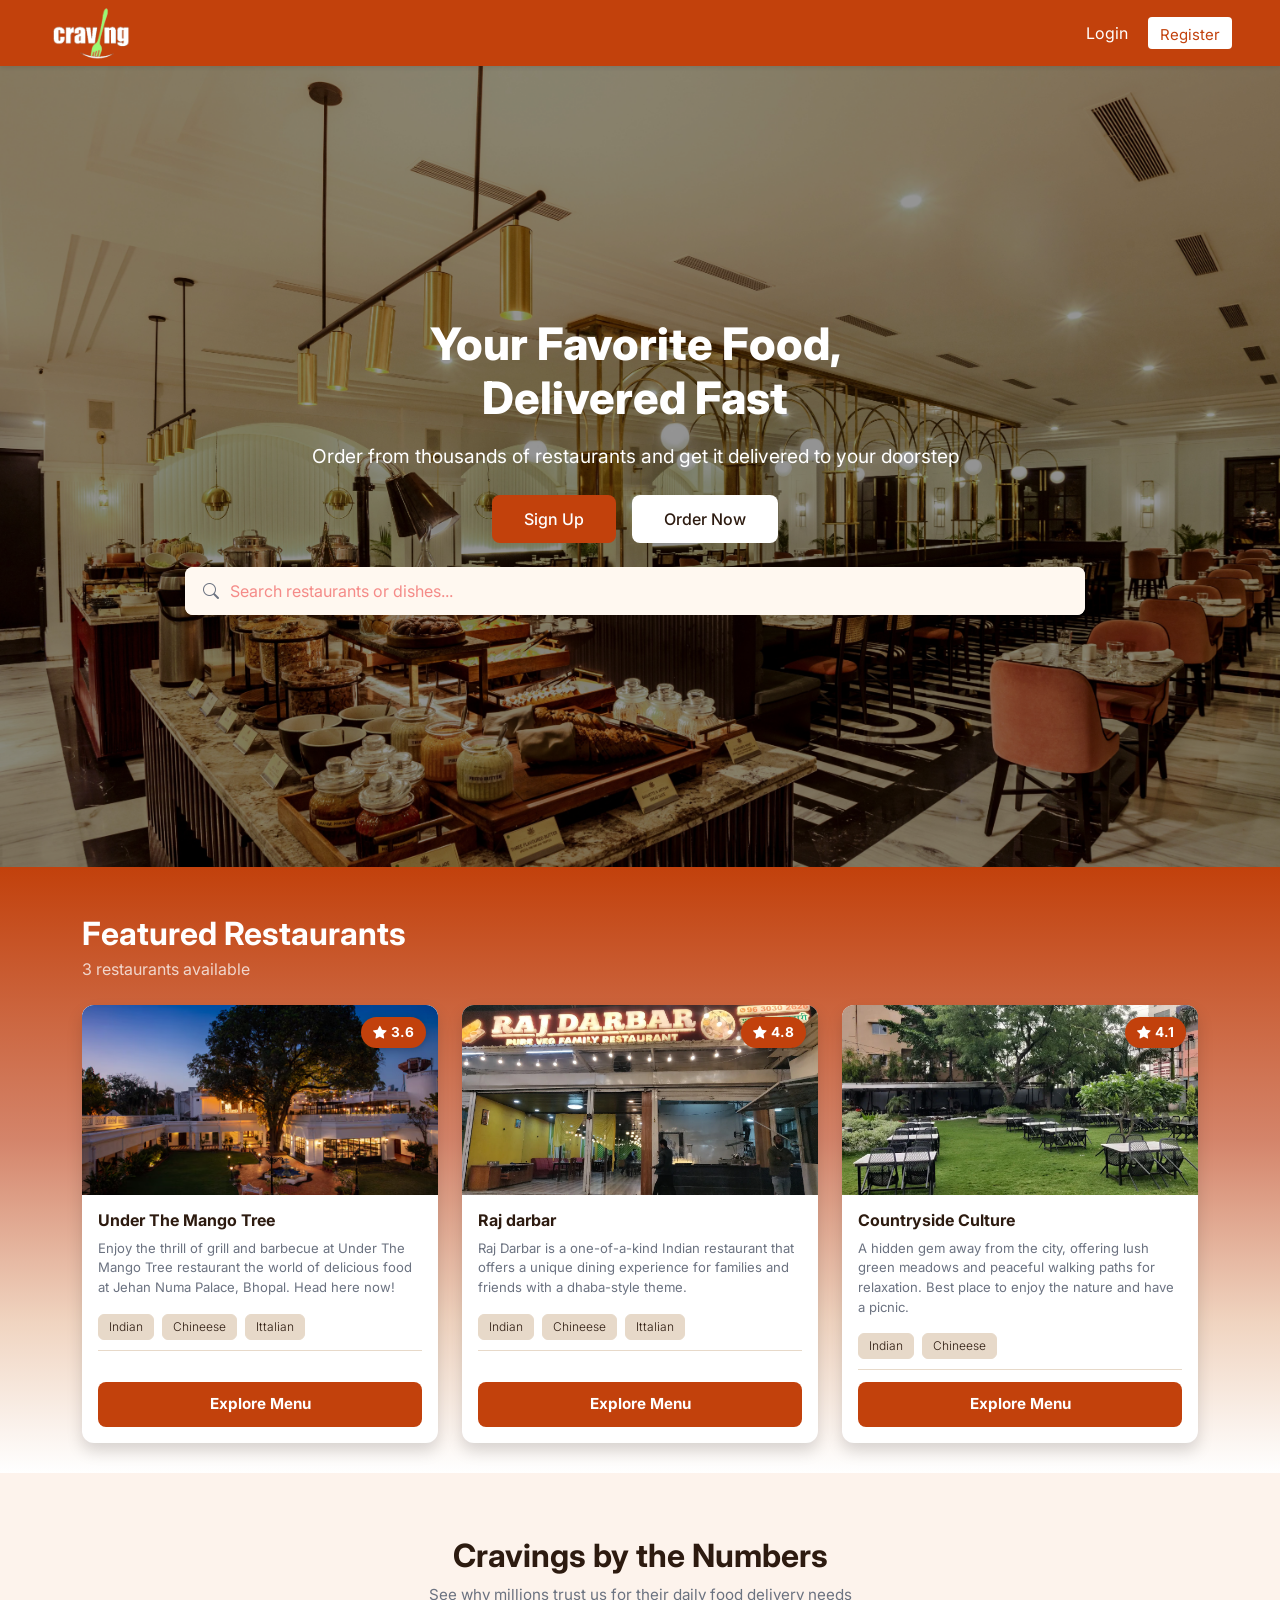
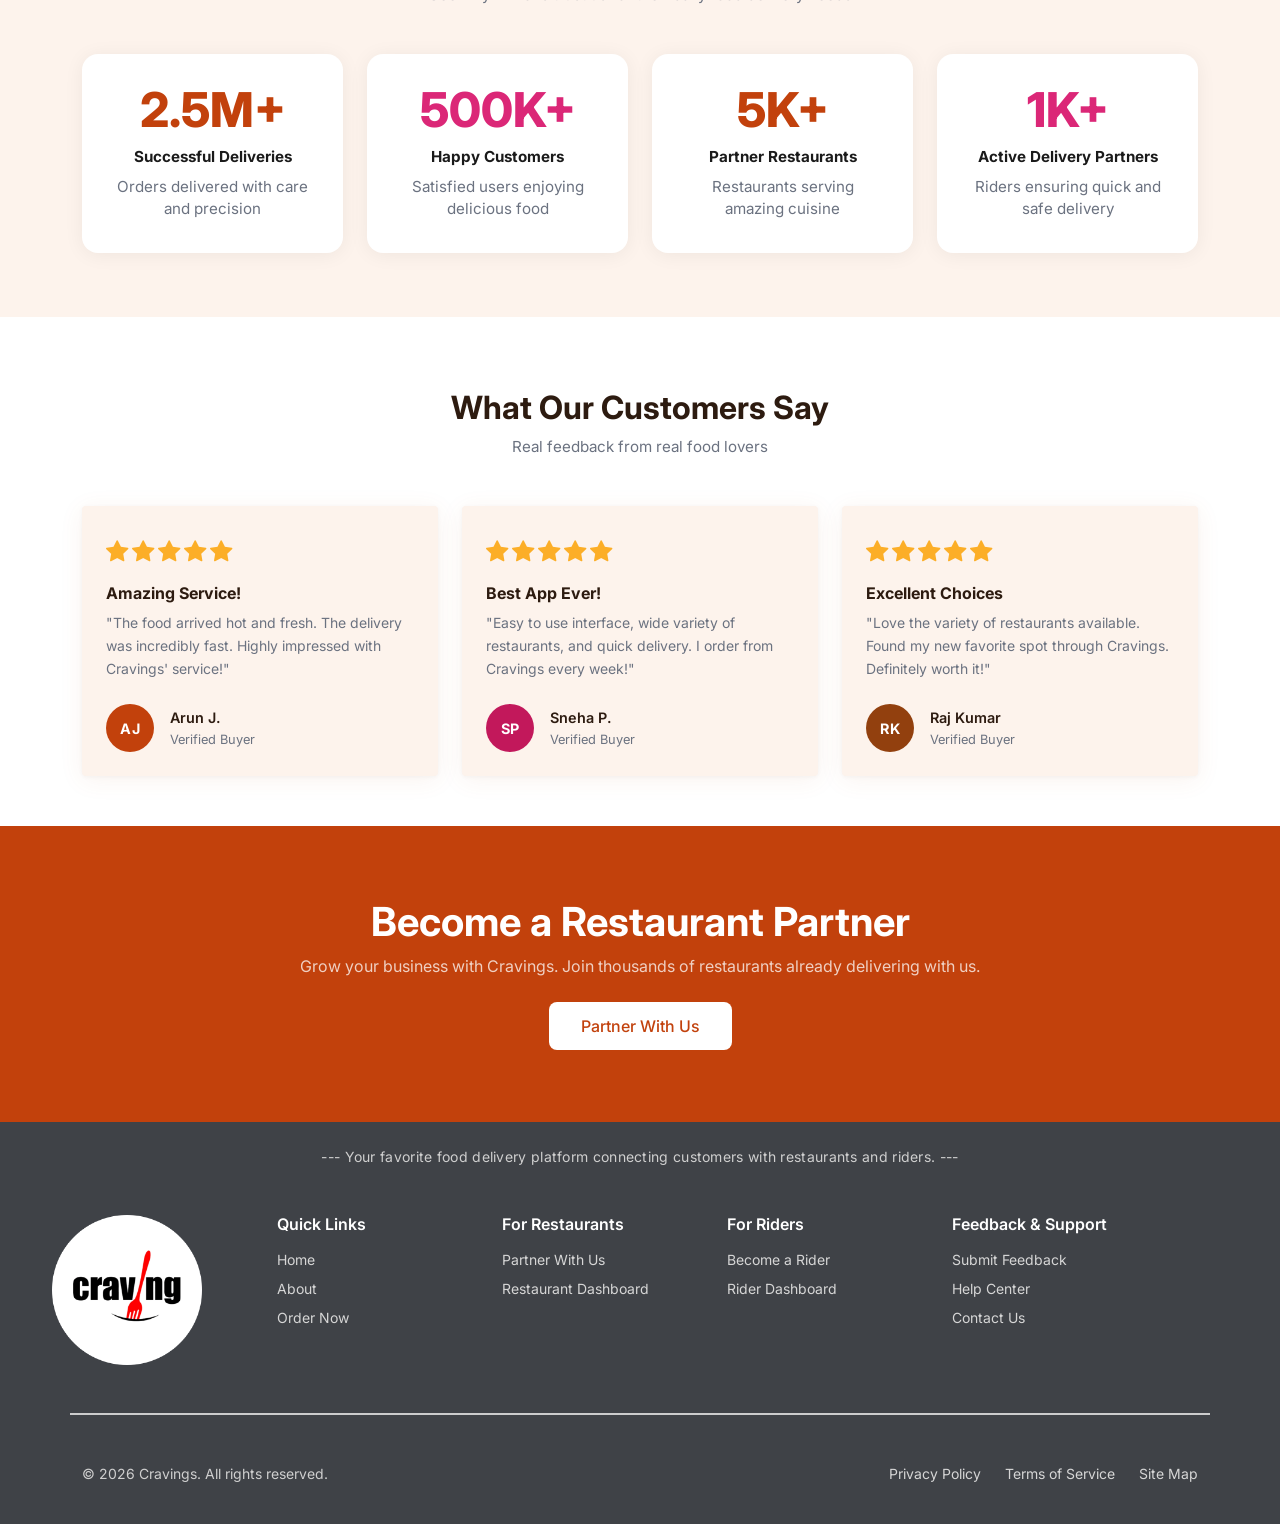
==== commit 23d9504d: "Add Help Center section with FAQs and support ticket form; adjust divider spacing on index page" ====
--- a/Craving/index.html
+++ b/Craving/index.html
@@ -259,7 +259,6 @@
 
 
     <footer class="footer pt-4 pb-4">
-
         <p class="tagline text-center mb-5">--- Your favorite food delivery platform connecting customers with restaurants and riders. ---</p>
 
         <div class="footer-container container">
@@ -308,7 +307,7 @@
             </div>
         </div>
 
-        <div class="divider container my-4"></div>
+        <div class="divider container my-5"></div>
         
         <div class="bottom-bar container d-flex flex-column flex-md-row justify-content-between align-items-center pb-3">
             <p class="mb-2 mb-md-0">© 2026 Cravings. All rights reserved.</p>
--- a/Craving/css/style.css
+++ b/Craving/css/style.css
@@ -696,4 +696,396 @@
     text-align: center;
   }
 
-}+}
+
+.login-bg {
+  height: 90vh;
+  background-image: url("../images/foodTable.webp");
+  background-size: cover;
+  display: flex;
+  align-items: center;
+}
+
+.login-card {
+  width: 460px;
+  background: white;
+  padding: 24px 40px;
+  border-radius: 10px;
+  margin-left: 120px;
+  z-index: 99;
+}
+
+.login-title {
+  color: #c2410c;
+  font-weight: 700;
+  margin-bottom: 8px;
+  text-align: center;
+}
+
+.login-subtitle {
+  color: #6f6f6f;
+  font-size: 16px;
+  margin-bottom: 24px;
+  text-align: center;
+}
+
+.login-field {
+  margin-bottom: 16px;
+}
+
+.login-field label {
+  display: block;
+  margin-bottom: 8px;
+  font-size: 16px;
+  font-weight: 500;
+}
+
+.login-field input {
+  width: 100%;
+  height: 37px;
+  border: 1px solid #e2e2e2;
+  border-radius: 5px;
+  padding: 8px 12px;
+  /* font-size: 14px; */
+  outline-color: var(--color-primary);
+}
+
+.password-box {
+  position: relative;
+}
+
+.password-box i {
+  position: absolute;
+  right: 12px;
+  top: 50%;
+  transform: translateY(-50%);
+  color: #888;
+  cursor: pointer;
+}
+
+.login-row {
+  display: flex;
+  justify-content: space-between;
+  align-items: center;
+  /* margin-top: 8px; */
+  margin-bottom: 24px;
+}
+
+.remember {
+  display: flex;
+  align-items: center;
+  gap: 7px;
+  font-size: 14px;
+  color: #666;
+}
+
+.forgot {
+  font-size: 14px;
+  text-decoration: none;
+  color: #c54a11;
+}
+
+.forgot:hover {
+  text-decoration: underline;
+}
+
+.login-btn {
+  width: 100%;
+  height: 48px;
+  background: #c2410c;
+  border: none;
+  border-radius: 5px;
+  color: white;
+  font-weight: 500;
+  font-size: 16px;
+  cursor: pointer;
+  margin-bottom: 16px;
+  padding: 12px 0px;
+}
+
+.login-btn:hover {
+  background: #aa3f0e;
+}
+
+.dontAccount {
+  text-align: center;
+  position: relative;
+  font-size: 14px;
+  color: #777;
+  margin-bottom: 15px;
+
+  span {
+    padding: 0 8px;
+  }
+}
+
+.dontAccount::before {
+  content: "";
+  position: absolute;
+  left: 0;
+  top: 50%;
+  width: 27%;
+  height: 1px;
+  background: #e3e3e3;
+}
+
+.dontAccount::after {
+  content: "";
+  position: absolute;
+  right: 0;
+  top: 50%;
+  width: 27%;
+  height: 1px;
+  background: #e3e3e3;
+}
+
+.create {
+  display: block;
+  text-align: center;
+  text-decoration: none;
+  color: #c54a11;
+  font-size: 15px;
+  font-weight: 500;
+}
+
+.create:hover {
+  text-decoration: underline;
+}
+
+.register-bg {
+  height: 90vh;
+  display: flex;
+  align-items: center;
+  justify-content: flex-end;
+  background: url("/Craving/images/foodTable.webp");
+  background-position: center;
+  background-size: cover;
+}
+
+.register-card {
+  width: 450px;
+  background: #fff;
+  margin-right: 90px;
+  padding: 24px 40px;
+  border-radius: 8px;
+}
+
+.title {
+  text-align: center;
+  color: #c2410c;
+  font-weight: 700;
+  margin-bottom: 8px;
+}
+
+.subtitle {
+  text-align: center;
+  color: #6f6f6f;
+  font-size: 16px;
+  margin-bottom: 16px;
+}
+
+.role-section {
+  margin-bottom: 16px;
+}
+
+.role-section label {
+  font-weight: 500;
+  display: block;
+  margin-bottom: 12px;
+}
+
+.roles {
+  display: flex;
+  gap: 25px;
+  justify-content: start;
+  align-items: center;
+}
+
+.radio {
+  display: flex;
+  align-items: center;
+  gap: 6px;
+  font-size: 15px;
+  color: #555;
+}
+
+.input {
+  width: 100%;
+  margin-bottom: 10px;
+  padding: 8px 12px;
+  border: 2px solid #e2e2e2;
+  border-radius: 5px;
+  outline-color: var(--color-primary);
+  font-size: 14px;
+  background: white;
+}
+
+.terms {
+  display: flex;
+  align-items: center;
+  gap: 8px;
+
+  font-size: 14px;
+  color: #555;
+
+  margin: 10px 0 18px;
+}
+
+.terms a {
+  color: #c54a11;
+  text-decoration: none;
+}
+
+.btn-register {
+  width: 100%;
+  height: 45px;
+
+  background: #c54a11;
+  color: white;
+
+  border: none;
+  border-radius: 6px;
+
+  font-weight: 600;
+  font-size: 16px;
+
+  cursor: pointer;
+}
+
+.btn-register:hover {
+  background: #a63f0e;
+}
+
+.login-text {
+  text-align: center;
+  margin-top: 15px;
+  font-size: 14px;
+  color: #666;
+}
+
+.login-text a {
+  color: #c54a11;
+  text-decoration: none;
+  font-weight: 500;
+}
+
+
+.feedback-bg {
+    height: 88vh;
+    background-image: url('../images/FeedbackPage.jpeg');
+    background-size: cover;
+    display: flex;
+    align-items: flex-start;
+    justify-content: flex-end;
+    padding: 12px 150px;
+}
+
+.feedback-card {
+    background-color: #ffffff;
+    border-radius: 8px;
+    padding: 24px 40px;
+    width: 448px;
+    height: 590px;
+    overflow: scroll;
+}
+
+.feedback-title {
+    color: #c2410c;
+    font-size: 30px;
+    font-weight: 800;
+    text-align: center;
+    margin-bottom: 8px;
+}
+
+.feedback-subtitle {
+    color: #6b7280;
+    font-size: 16px;
+    font-weight: 400;
+    text-align: center;
+    margin-bottom: 20px;
+}
+
+.fb-field {
+    margin-bottom: 12px;
+}
+
+.fb-label {
+    display: block;
+    font-size: 16px;
+    font-weight: 600;
+    color: #1a1a1a;
+    margin-bottom: 8px;
+}
+
+.fb-input {
+    width: 100%;
+    border: 1.5px solid #e0c4b8;
+    border-radius: 6px;
+    padding: 8px 12px;
+    color: #1a1a1a;
+    outline-color: var(--color-primary);
+}
+
+.fb-select {
+    width: 100%;
+    border: 1.5px solid #e0c4b8;
+    border-radius: 6px;
+    padding: 8px 12px;
+    color: #6b7280;
+    outline-color: var(--color-primary);
+    cursor: pointer;
+}
+
+.fb-rating-row {
+    display: flex;
+    align-items: center;
+    gap: 20px;
+    margin-bottom: 11px;
+}
+.fb-stars {
+    display: flex;
+    align-items: center;
+    gap: 6px;
+}
+.fb-star-icon {
+    color: #d1b8ae;
+    cursor: pointer;
+    transition: color 0.15s;
+}
+.fb-star-icon:hover,
+.fb-star-icon.active {
+    color: #f59e0b;
+}
+
+.fb-fieldtextarea{
+  margin-bottom: 20px;
+}
+.fb-textarea {
+    width: 100%;
+    border: 1.5px solid #e0c4b8;
+    border-radius: 5px;
+    padding: 8px 12px;
+    color: #1a1a1a;
+    outline-color: var(--color-primary);
+    resize: none;
+}
+.fb-textarea::placeholder {
+    color: #b0b7c3;
+    font-weight: 200;
+}
+
+.fb-submit-btn {
+    width: 100%;
+    background-color: #c2410c;
+    color: #ffffff;
+    font-size: 16px;
+    font-weight: 500;
+    border: none;
+    border-radius: 5px;
+    padding: 12px 0 12px 0;
+    cursor: pointer;
+}
+.fb-submit-btn:hover {
+    background-color: #b94d1f;
+}
+
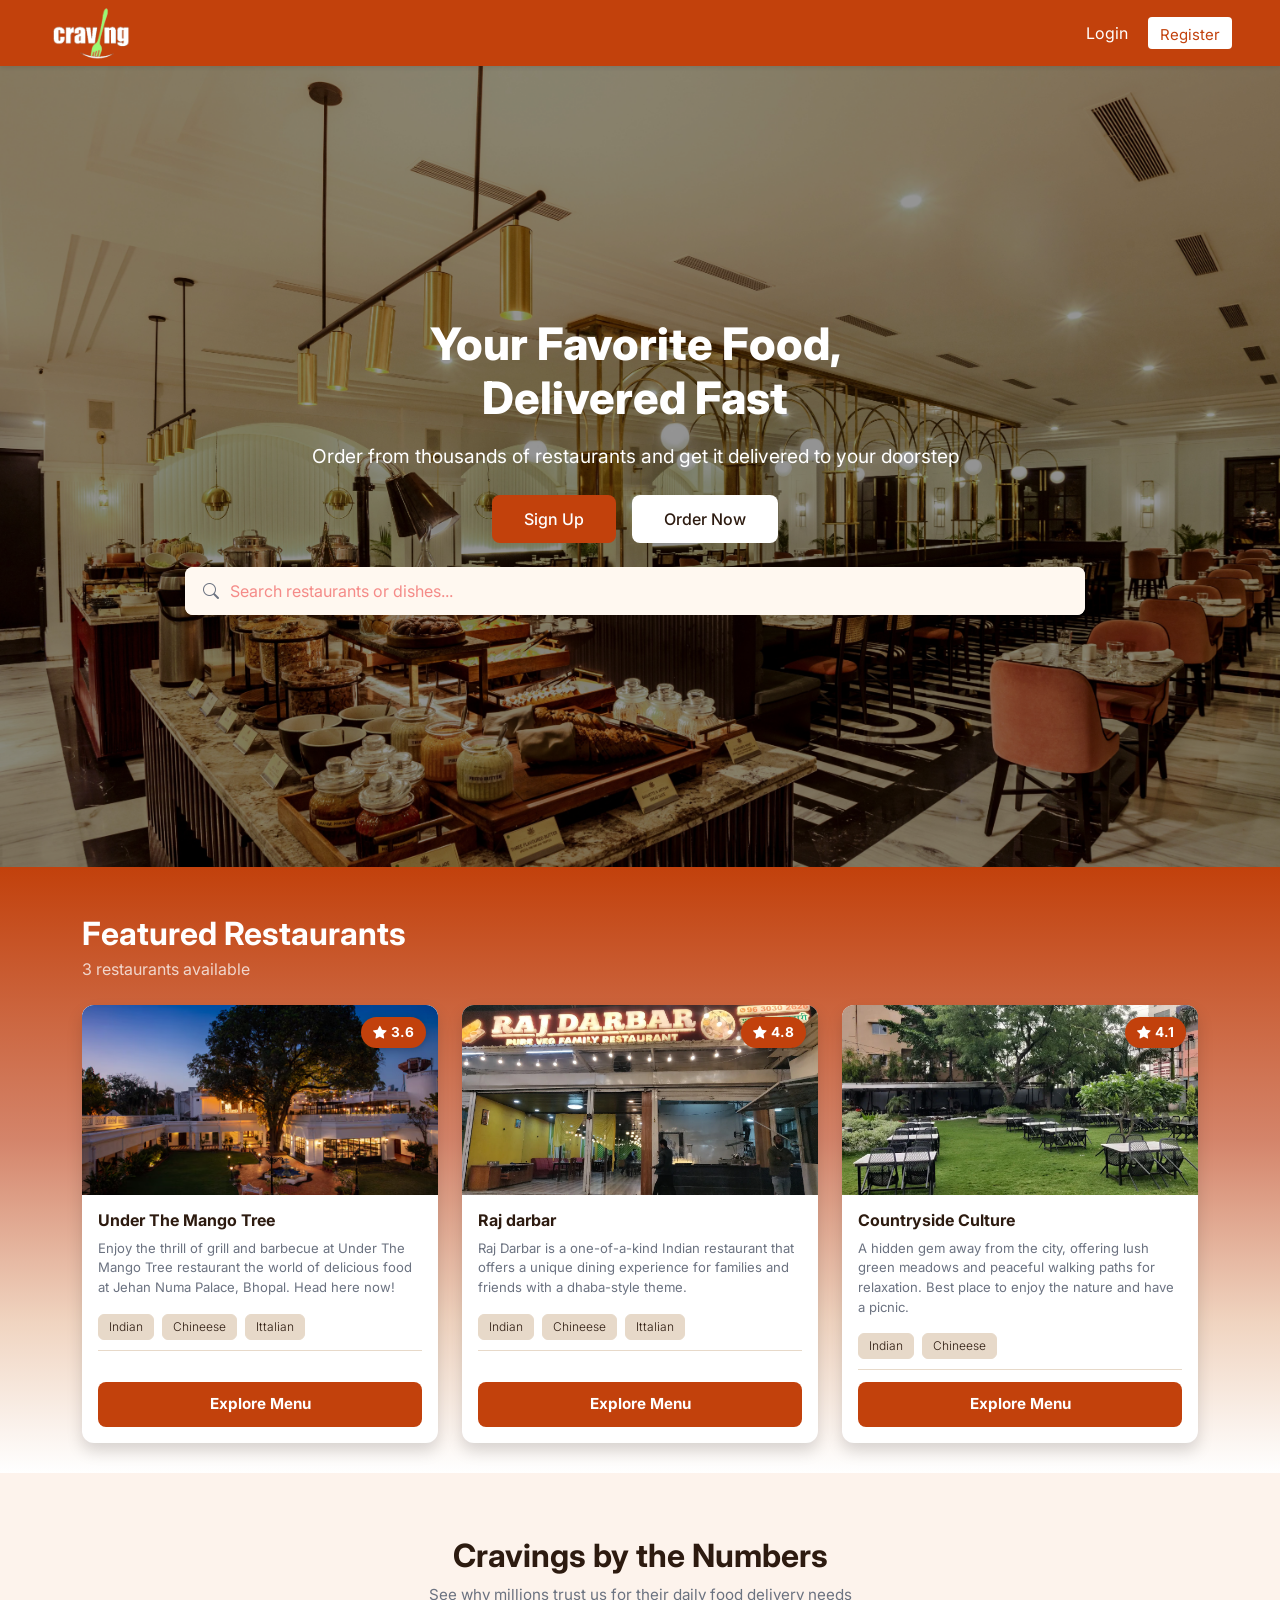
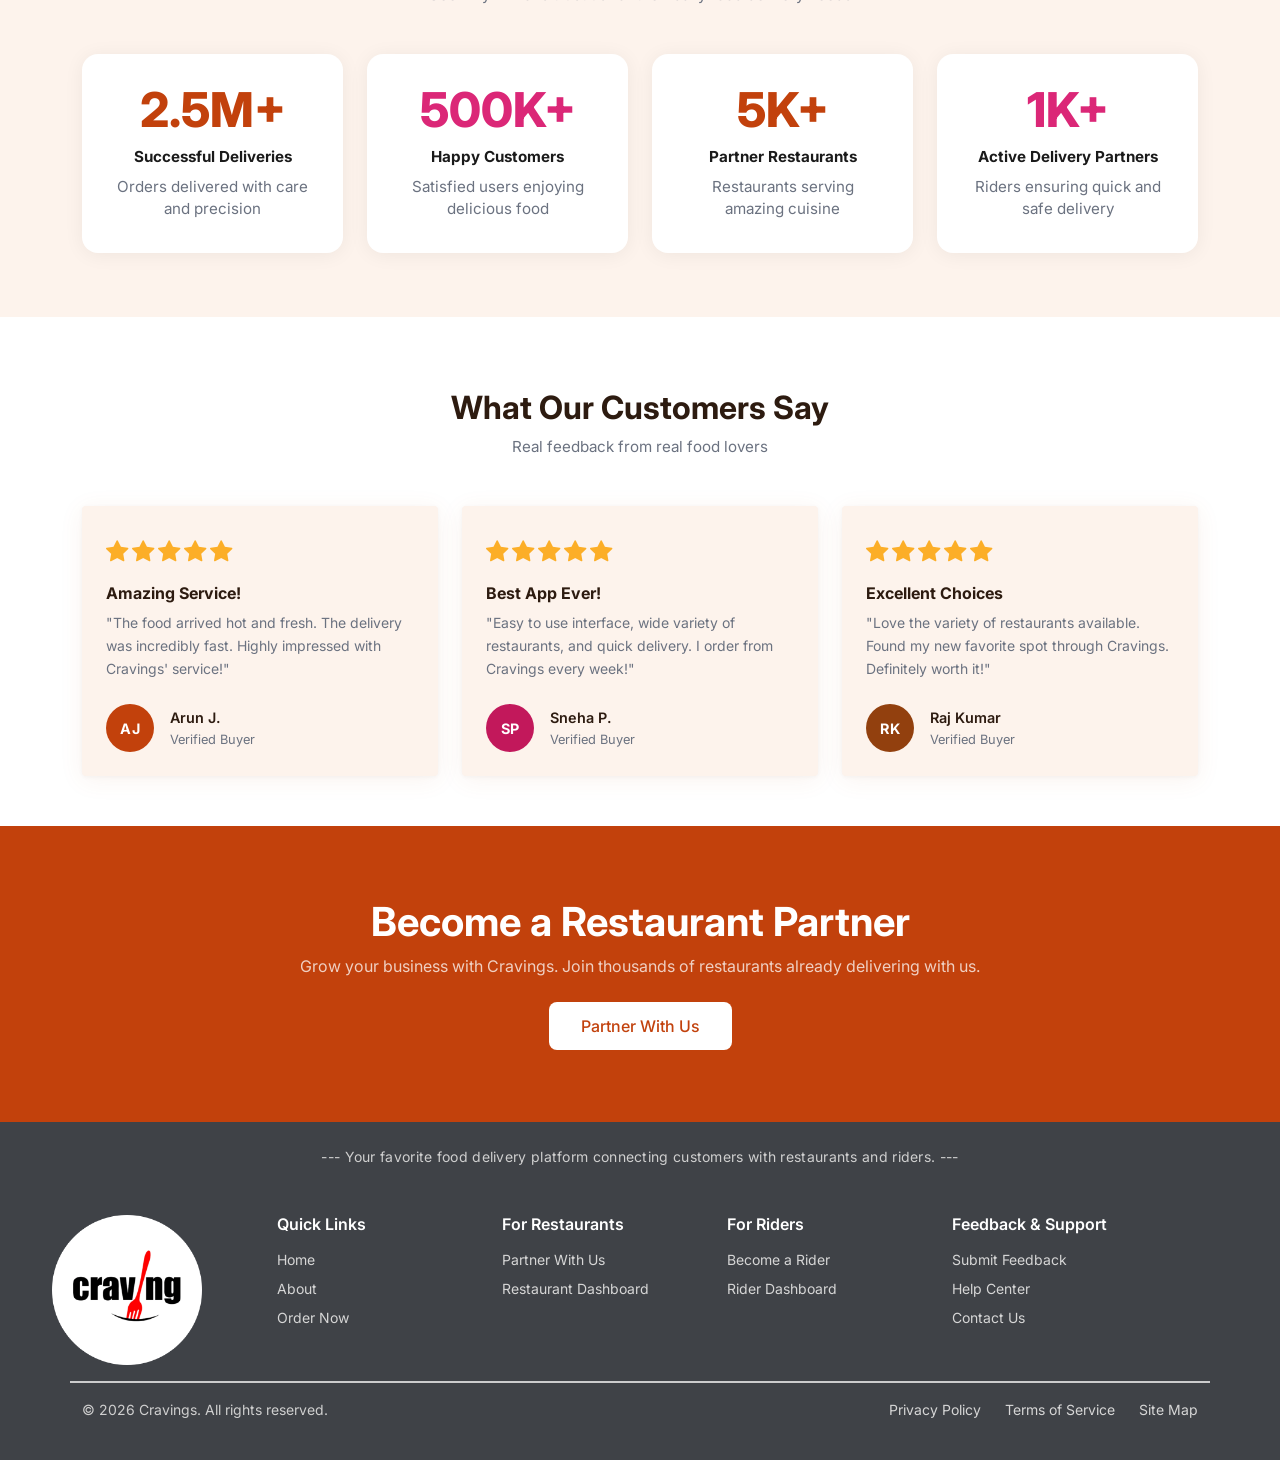
==== commit 34947af0: "Adjust divider spacing on index page; add privacy policy and terms of service pages" ====
--- a/Craving/index.html
+++ b/Craving/index.html
@@ -307,7 +307,7 @@
             </div>
         </div>
 
-        <div class="divider container my-5"></div>
+        <div class="divider container my-3"></div>
         
         <div class="bottom-bar container d-flex flex-column flex-md-row justify-content-between align-items-center pb-3">
             <p class="mb-2 mb-md-0">© 2026 Cravings. All rights reserved.</p>
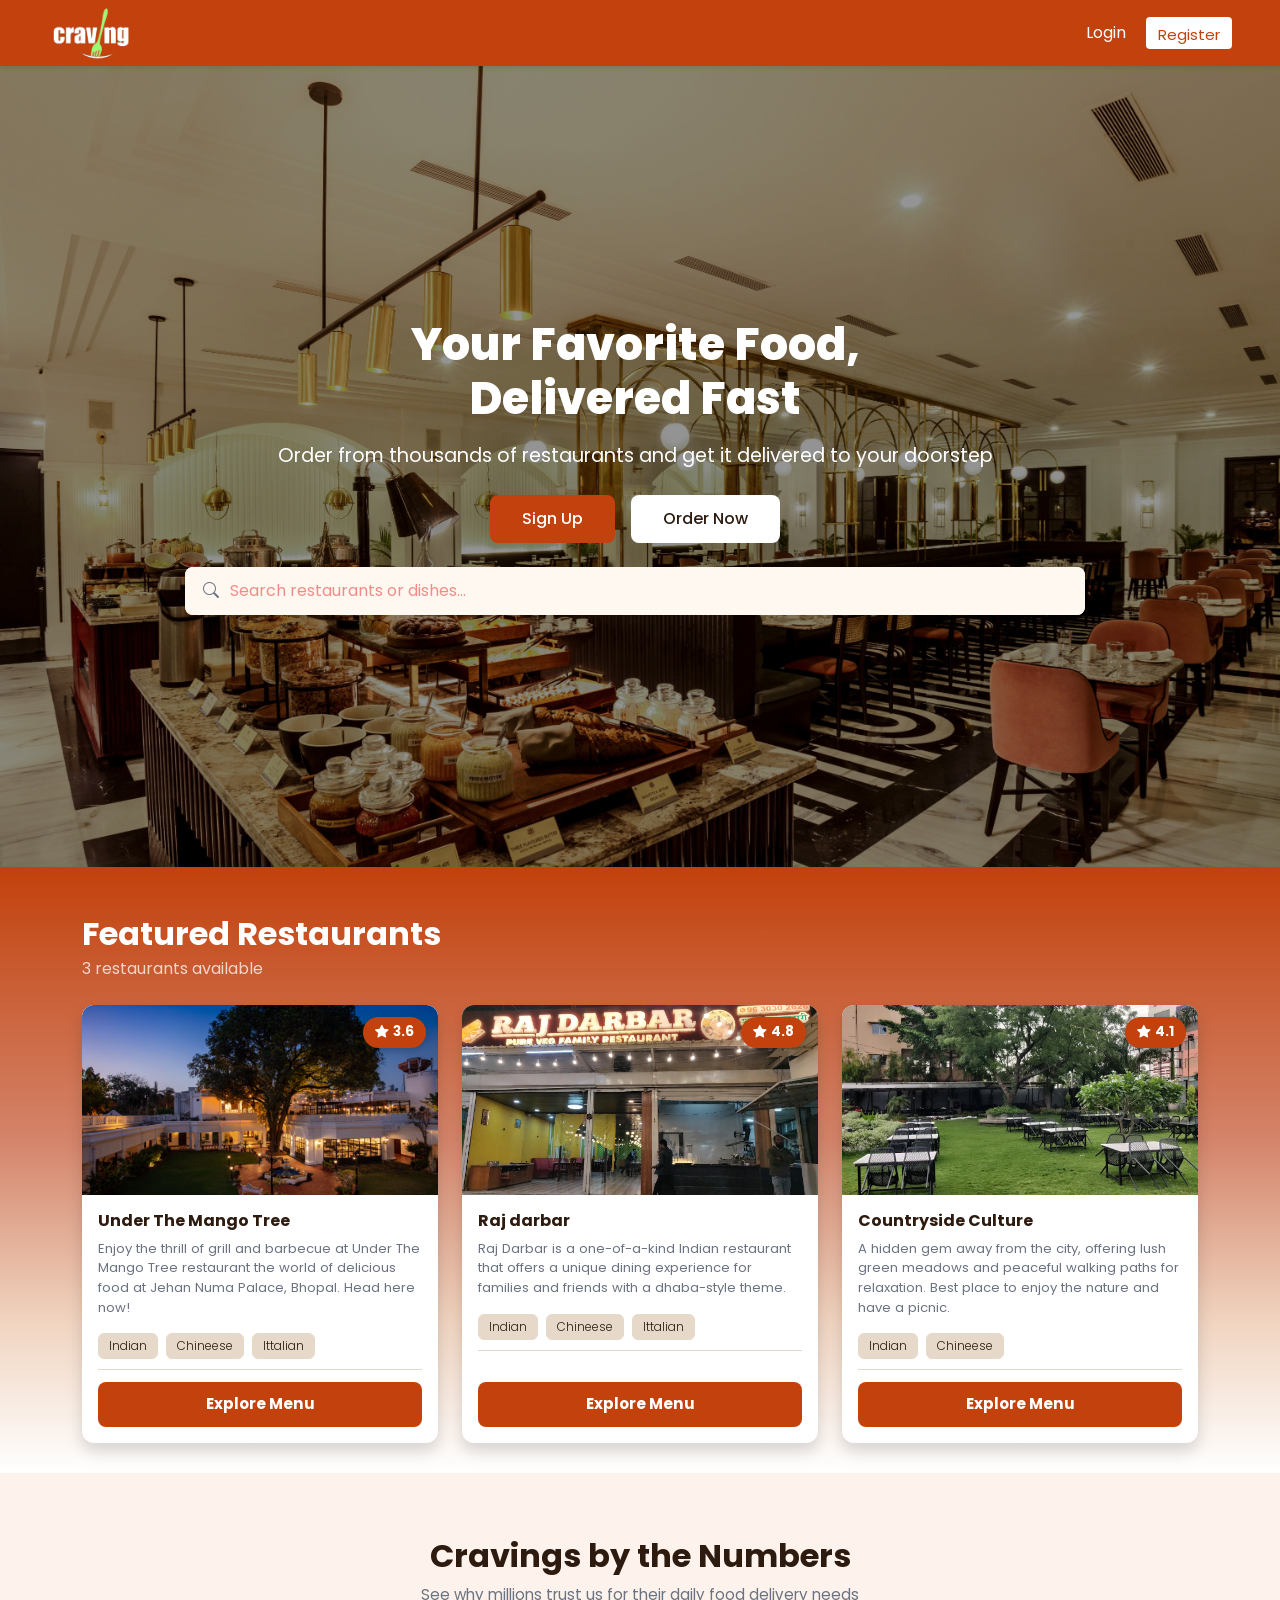
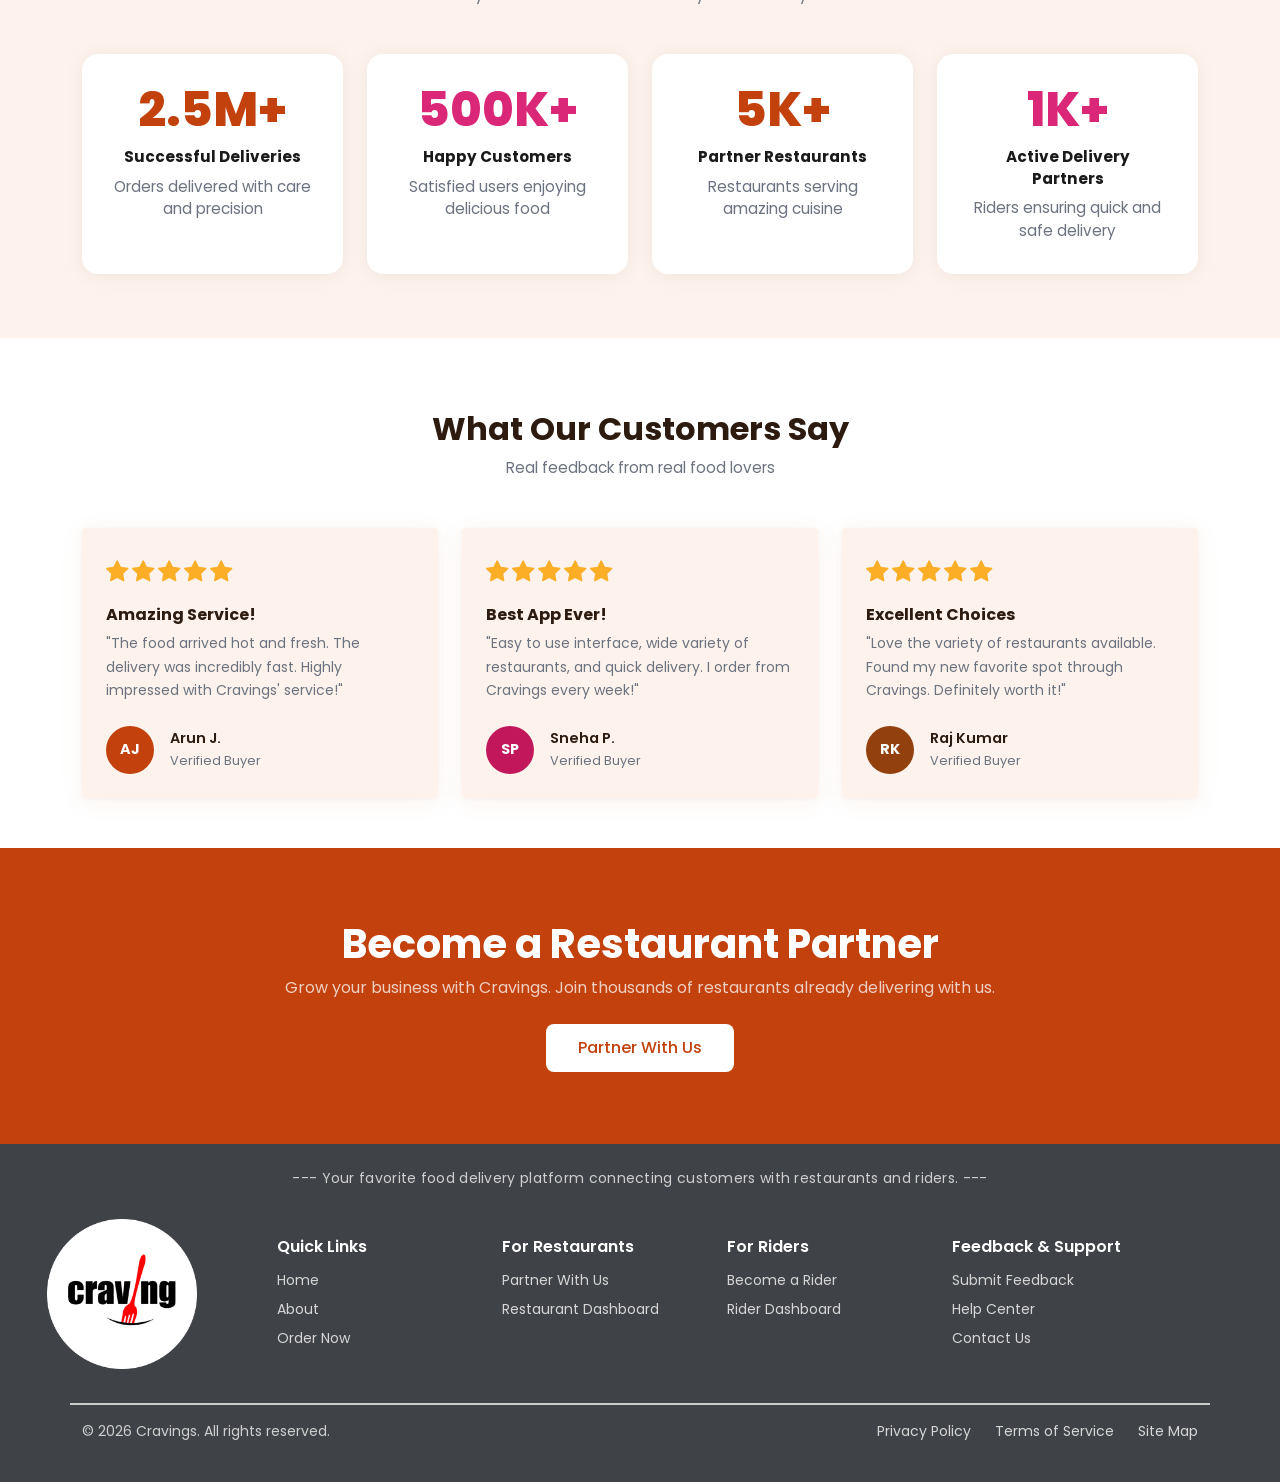
==== commit fc35c223: "Update font from Inter to Poppins across multiple HTML files for a consistent typography experience" ====
--- a/Craving/index.html
+++ b/Craving/index.html
@@ -6,7 +6,7 @@
     <title>Cravings</title>
     <link rel="stylesheet" href="https://cdn.jsdelivr.net/npm/bootstrap@5.3.3/dist/css/bootstrap.min.css">
     <link rel="stylesheet" href="https://cdn.jsdelivr.net/npm/bootstrap-icons@1.11.3/font/bootstrap-icons.css">
-    <link rel="stylesheet" href="https://fonts.googleapis.com/css2?family=Inter:wght@400;500;600;700;800&display=swap">
+    <link href="https://fonts.googleapis.com/css2?family=Poppins:wght@400;500;600;700&display=swap" rel="stylesheet">
     <link rel="stylesheet" href="css/style.css">
 </head>
 <body>
--- a/Craving/css/style.css
+++ b/Craving/css/style.css
@@ -27,10 +27,11 @@
   margin: 0;
   padding: 0;
   box-sizing: border-box;
+  font-family: 'Poppins', sans-serif;
 }
 
 body {
-  font-family: 'Inter', sans-serif;
+  font-family: 'Poppins', sans-serif;
   background-color: var(--color-primary-content);
   color: var(--color-base-content);
 }
@@ -109,7 +110,6 @@
 }
 
 .nav-links a {
-  /* color: var(--color-primary-content); */
   text-decoration: none;
 }
 
@@ -281,9 +281,6 @@
   transition: transform 0.3s ease;
 }
 
-.restaurant-card:hover .card-img-restaurant {
-  transform: scale(1.04);
-}
 
 .rating-badge {
   position: absolute;
@@ -644,6 +641,8 @@
 }
 
 .logo-circle img {
+  margin-bottom: 35px;
+  margin-right: 10px;
   width: 150px;
 }
 
@@ -663,7 +662,7 @@
 
 .footer-col a:hover,
 .legal-links a:hover {
-  color: white;
+  color: var(--color-primary);
 }
 
 .divider {
@@ -746,7 +745,6 @@
   border: 1px solid #e2e2e2;
   border-radius: 5px;
   padding: 8px 12px;
-  /* font-size: 14px; */
   outline-color: var(--color-primary);
 }
 
@@ -767,7 +765,6 @@
   display: flex;
   justify-content: space-between;
   align-items: center;
-  /* margin-top: 8px; */
   margin-bottom: 24px;
 }
 
@@ -971,121 +968,1511 @@
 
 
 .feedback-bg {
-    height: 88vh;
-    background-image: url('../images/FeedbackPage.jpeg');
-    background-size: cover;
+  height: 88vh;
+  background-image: url('../images/FeedbackPage.jpeg');
+  background-size: cover;
+  display: flex;
+  align-items: flex-start;
+  justify-content: flex-end;
+  padding: 12px 150px;
+}
+
+.feedback-card {
+  background-color: #ffffff;
+  border-radius: 8px;
+  padding: 24px 40px;
+  width: 448px;
+  height: 590px;
+  overflow: scroll;
+}
+
+.feedback-title {
+  color: #c2410c;
+  font-size: 30px;
+  font-weight: 800;
+  text-align: center;
+  margin-bottom: 8px;
+}
+
+.feedback-subtitle {
+  color: #6b7280;
+  font-size: 16px;
+  font-weight: 400;
+  text-align: center;
+  margin-bottom: 20px;
+}
+
+.fb-field {
+  margin-bottom: 12px;
+}
+
+.fb-label {
+  display: block;
+  font-size: 16px;
+  font-weight: 600;
+  color: #1a1a1a;
+  margin-bottom: 8px;
+}
+
+.fb-input {
+  width: 100%;
+  border: 1.5px solid #e0c4b8;
+  border-radius: 6px;
+  padding: 8px 12px;
+  color: #1a1a1a;
+  outline-color: var(--color-primary);
+}
+
+.fb-select {
+  width: 100%;
+  border: 1.5px solid #e0c4b8;
+  border-radius: 6px;
+  padding: 8px 12px;
+  color: #6b7280;
+  outline-color: var(--color-primary);
+  cursor: pointer;
+}
+
+.fb-rating-row {
+  display: flex;
+  align-items: center;
+  gap: 20px;
+  margin-bottom: 11px;
+}
+
+.fb-stars {
+  display: flex;
+  align-items: center;
+  gap: 6px;
+}
+
+.fb-star-icon {
+  color: #d1b8ae;
+  cursor: pointer;
+  transition: color 0.15s;
+}
+
+.fb-star-icon:hover,
+.fb-star-icon.active {
+  color: #f59e0b;
+}
+
+.fb-fieldtextarea {
+  margin-bottom: 20px;
+}
+
+.fb-textarea {
+  width: 100%;
+  border: 1.5px solid #e0c4b8;
+  border-radius: 5px;
+  padding: 8px 12px;
+  color: #1a1a1a;
+  outline-color: var(--color-primary);
+  resize: none;
+}
+
+.fb-textarea::placeholder {
+  color: #b0b7c3;
+  font-weight: 200;
+}
+
+.fb-submit-btn {
+  width: 100%;
+  background-color: #c2410c;
+  color: #ffffff;
+  font-size: 16px;
+  font-weight: 500;
+  border: none;
+  border-radius: 5px;
+  padding: 12px 0 12px 0;
+  cursor: pointer;
+}
+
+.fb-submit-btn:hover {
+  background-color: #b94d1f;
+}
+
+.hc-bg {
+  height: 95vh;
+  display: flex;
+  align-items: center;
+  justify-content: center;
+  background: url("../images/HelpPage.jpg");
+  background-position: center;
+  background-size: cover;
+  background-repeat: no-repeat;
+  padding: 40px 40px 5px 50px;
+}
+
+.hc-card {
+  width: 1000px;
+  background: rgba(0, 0, 0, 0.55);
+  backdrop-filter: blur(9px);
+  border-radius: 10px;
+  padding: 32px 40px;
+  color: white;
+}
+
+.hc-header {
+  text-align: center;
+  margin-bottom: 25px;
+}
+
+.hc-title {
+  color: #c2410c;
+  font-weight: 700;
+  margin-bottom: 6px;
+}
+
+.hc-q-icon {
+  margin-right: 8px;
+}
+
+.hc-subtitle {
+  color: #e0e0e0;
+  font-size: 15px;
+}
+
+.hc-body {
+  display: flex;
+  gap: 35px;
+}
+
+.hc-left {
+  flex: 1;
+}
+
+.hc-right {
+  flex: 1;
+}
+
+.hc-section-label {
+  font-size: 13px;
+
+  letter-spacing: 1px;
+
+  margin-bottom: 15px;
+
+  color: #d5d5d5;
+}
+
+.hc-faq-item {
+  display: flex;
+  align-items: center;
+  justify-content: space-between;
+  border: 1px solid rgba(255, 255, 255, 0.3);
+  padding: 12px 15px;
+  border-radius: 8px;
+  margin-bottom: 12px;
+  font-size: 14px;
+  background: rgba(255, 255, 255, 0.05);
+}
+
+.hc-faq-icon {
+
+  margin-right: 10px;
+}
+
+.hc-faq-plus {
+
+  opacity: 0.8;
+}
+
+.hc-vdivider {
+
+  width: 1px;
+
+  background: rgb(255, 255, 255);
+}
+
+.hc-input {
+  width: 100%;
+  height: 42px;
+  border-radius: 6px;
+  border: none;
+  margin-bottom: 12px;
+  padding-left: 12px;
+  background: rgb(174, 174, 174);
+  color: rgb(66, 66, 66);
+  font-size: 14px;
+  outline-color: var(--color-primary);
+}
+
+.hc-textarea {
+  height: 85px;
+  padding-top: 10px;
+  resize: none;
+}
+
+.hc-submit-btn {
+  width: 100%;
+  height: 45px;
+  margin-top: 8px;
+  background: #c54a11;
+  border: none;
+  border-radius: 6px;
+  color: white;
+  font-weight: 600;
+  font-size: 16px;
+  cursor: pointer;
+}
+
+.hc-submit-btn:hover {
+  background: #a63f0e;
+}
+
+.contact-bg {
+  height: 90vh;
+  background-image: url('../images/contactPage.jpg');
+  background-size: cover;
+  background-position: center;
+  background-repeat: no-repeat;
+  display: flex;
+  align-items: flex-start;
+  justify-content: flex-start;
+  padding: 40px 40px 40px 120px;
+}
+
+.contact-card {
+  background-color: #ffffff;
+  border-radius: 8px;
+  padding: 24px 40px;
+  width: 460px;
+  align-self: flex-start;
+}
+
+.contact-title {
+  color: #c2410c;
+  font-size: 30px;
+  font-weight: 700;
+  text-align: center;
+  margin-bottom: 8px;
+}
+
+.contact-subtitle {
+  color: #6b7280;
+  font-size: 14px;
+  font-weight: 400;
+  text-align: center;
+  margin-bottom: 28px;
+}
+
+.contact-input {
+  display: block;
+  width: 100%;
+  background-color: #ffffff;
+  border: 1.5px solid #e0e0e0;
+  border-radius: 8px;
+  padding: 8px 12px;
+  font-size: 0.875rem;
+  color: #1a1a1a;
+  outline-color: var(--color-primary);
+  margin-bottom: 12px;
+}
+
+.contact-input::placeholder {
+  color: #b3b8c2;
+  font-weight: 300;
+}
+
+.contact-textarea {
+  resize: none;
+  margin-bottom: 24px;
+}
+
+.contact-submit-btn {
+  width: 100%;
+  background-color: #b5390a;
+  color: #ffffff;
+  font-weight: 600;
+  border: none;
+  border-radius: 6px;
+  padding: 12px 0 12px 0;
+  cursor: pointer;
+}
+
+.contact-submit-btn:hover {
+  background-color: #b34110;
+}
+
+.sm-hero {
+  width: 100%;
+  height: 260px;
+  background-image: url('../images/commonBG.avif');
+  background-size: cover;
+  background-position: center;
+  background-repeat: no-repeat;
+  position: relative;
+  display: flex;
+  align-items: center;
+  justify-content: center;
+  text-align: center;
+}
+
+.sm-hero-overlay {
+  position: absolute;
+  inset: 0;
+  background-color: rgba(20, 10, 5, 0.62);
+}
+
+.sm-hero-content {
+  position: relative;
+  z-index: 2;
+  padding: 0 24px;
+  font-size: 12px;
+}
+
+.sm-hero-icon {
+  font-size: 2.7rem;
+  color: #c2410c;
+  display: block;
+}
+
+.sm-hero-title {
+  font-size: 2.8rem;
+  font-weight: 800;
+  color: #ffffff;
+  margin-bottom: 12px;
+}
+
+.sm-orange {
+  color: #c2410c;
+}
+
+.sm-hero-sub {
+  color: rgba(255, 255, 255, 0.70);
+  font-size: 16px;
+  font-weight: 300;
+}
+
+.sm-grid-section {
+  background-color: #fff8f1;
+  padding: 64px 20px 64px;
+}
+
+.sm-container {
+  max-width: 1000px;
+  margin: 0 auto;
+}
+
+.sm-grid {
+  display: grid;
+  grid-template-columns: repeat(4, 1fr);
+  gap: 40px;
+}
+
+.sm-col-head {
+  font-size: 12px;
+  font-weight: 700;
+  letter-spacing: 0.10em;
+  color: #c2410c;
+  text-transform: uppercase;
+  padding-bottom: 8px;
+  border-bottom: 1px solid #c2400c46;
+  margin-bottom: 16px;
+}
+
+.sm-link {
+  display: flex;
+  align-items: center;
+  gap: 10px;
+  color: #504e4db6;
+  font-size: 14.4px;
+  font-weight: 400;
+  text-decoration: none;
+  margin-bottom: 16px;
+}
+
+.sm-link:last-child {
+  margin-bottom: 0;
+}
+
+.sm-link:hover {
+  color: #c2410c;
+}
+
+.sm-link-icon {
+  font-size: 0.9rem;
+  color: #c2400c85;
+  flex-shrink: 0;
+  width: 16px;
+  text-align: center;
+}
+
+.sm-bottom-bar {
+  background-color: #c2410c;
+  padding: 32px 20px;
+  text-align: center;
+}
+
+.sm-bottom-text {
+  color: rgba(255, 255, 255, 0.90);
+  font-size: 0.95rem;
+  font-weight: 400;
+}
+
+.sm-bottom-link {
+  color: #ffffff;
+  font-weight: 700;
+  text-decoration: none;
+  transition: opacity 0.2s;
+}
+
+.sm-bottom-link:hover {
+  opacity: 0.80;
+  text-decoration: underline;
+}
+
+@media (max-width: 900px) {
+  .sm-grid {
+    grid-template-columns: repeat(2, 1fr);
+    gap: 36px 32px;
+  }
+
+  .sm-hero {
+    height: 260px;
+  }
+
+  .sm-hero-title {
+    font-size: 2.2rem;
+  }
+}
+
+@media (max-width: 560px) {
+  .sm-grid {
+    grid-template-columns: 1fr 1fr;
+    gap: 28px 20px;
+  }
+
+  .sm-grid-section {
+    padding: 44px 16px 52px;
+  }
+
+  .sm-hero {
+    height: 220px;
+  }
+
+  .sm-hero-title {
+    font-size: 1.8rem;
+  }
+
+  .sm-hero-icon {
+    font-size: 2rem;
+  }
+}
+
+@media (max-width: 380px) {
+  .sm-grid {
+    grid-template-columns: 1fr;
+  }
+}
+
+.tos-hero {
+  width: 100%;
+  height: 300px;
+  background-image: url('../images/commonBG.avif');
+  background-size: cover;
+  background-position: center;
+  background-repeat: no-repeat;
+  position: relative;
+  display: flex;
+  align-items: center;
+  justify-content: center;
+  text-align: center;
+}
+
+.tos-hero-overlay {
+  position: absolute;
+  inset: 0;
+  background-color: rgba(20, 8, 4, 0.62);
+}
+
+.tos-hero-content {
+  position: relative;
+  z-index: 2;
+  padding: 0 24px;
+}
+
+.tos-hero-icon {
+  font-size: 2.7rem;
+  color: #c2410c;
+  display: block;
+}
+
+.tos-hero-title {
+  font-size: 2.8rem;
+  font-weight: 800;
+  color: #ffffff;
+  margin-bottom: 12px;
+}
+
+.tos-orange {
+  color: #c2410c;
+}
+
+.tos-hero-sub {
+  color: rgba(255, 255, 255, 0.80);
+  font-size: 0.95rem;
+  font-weight: 400;
+  margin: 0;
+}
+
+.tos-hero-date {
+  color: rgba(255, 255, 255, 0.50);
+  font-size: 0.85rem;
+  margin-top: 12px;
+}
+
+.tos-container {
+  max-width: 780px;
+  margin: 0 auto;
+  padding: 0 20px;
+}
+
+.tos-intro-section {
+  background-color: #fff8f1;
+  padding: 48px 24px 48px;
+}
+
+.tos-intro-text {
+  font-size: 16px;
+  color: #6b7280;
+  text-align: center;
+}
+
+.tos-intro-text strong {
+  color: #2d1b10;
+  font-weight: 700;
+}
+
+.tos-accordion-section {
+  background-color: #fff8f1;
+  padding: 0px 24px 48px;
+}
+
+.tos-item {
+  background-color: transparent;
+  border: 1.5px solid #e8d8cc;
+  border-radius: 12px;
+  margin-bottom: 12px;
+  overflow: hidden;
+}
+
+.tos-header {
+  width: 100%;
+  display: flex;
+  align-items: center;
+  justify-content: space-between;
+  padding: 16px 24px;
+  background: transparent;
+  border: none;
+  cursor: pointer;
+
+}
+
+.tos-header:hover {
+  background-color: #fcf2ebb6;
+}
+
+.tos-header-left {
+  display: flex;
+  align-items: center;
+  gap: 12px;
+  font-size: 0.975rem;
+  font-weight: 600;
+  color: #2d1b10;
+}
+
+.tos-item-icon {
+  font-size: 1.1rem;
+  color: #c8410b;
+  flex-shrink: 0;
+}
+
+.tos-chevron {
+  font-size: 1rem;
+  color: #6b7280;
+  transition: transform 0.25s ease;
+  flex-shrink: 0;
+}
+
+.tos-body {
+  max-height: 0;
+  overflow: hidden;
+  transition: max-height 0.32s ease;
+  background-color: #ffffff;
+  border-top: 1.5px solid transparent;
+}
+
+.tos-item.open .tos-body {
+  border-top-color: #e8d8cc;
+}
+
+.tos-list {
+  list-style: none;
+  padding: 20px 24px 24px 24px;
+}
+
+.tos-list li {
+  position: relative;
+  padding-left: 16px;
+  font-size: 0.9rem;
+  color: #4b3a30;
+  line-height: 1.7;
+  margin-bottom: 10px;
+}
+
+.tos-list li:last-child {
+  margin-bottom: 0;
+}
+
+.tos-list li::before {
+  content: '';
+  position: absolute;
+  left: 0;
+  top: 10px;
+  width: 5px;
+  height: 5px;
+  border-radius: 50%;
+  background-color: #c2410c;
+}
+
+.tos-crosslink-section {
+  background-color: #fff8f1;
+  padding: 0px 24px 48px;
+}
+
+.tos-crosslink-text {
+  text-align: center;
+  font-size: 13px;
+  color: #6b7280;
+  margin: 0;
+}
+
+.tos-crosslink-link {
+  color: #c2410c;
+  font-weight: 600;
+  text-decoration: none;
+}
+
+.tos-crosslink-link:hover {
+  text-decoration: underline;
+}
+
+.tos-cta-section {
+  background-color: #c2410c;
+  padding: 48px 24px;
+  text-align: center;
+}
+
+.tos-cta-icon {
+  font-size: 2.1rem;
+  color: rgba(255, 255, 255, 0.85);
+  display: block;
+  margin-bottom: 8px;
+}
+
+.tos-cta-title {
+  font-size: 1.4rem;
+  font-weight: 800;
+  color: #ffffff;
+  margin-bottom: 8px;
+}
+
+.tos-cta-sub {
+  font-size: 14px;
+  color: rgba(255, 255, 255, 0.80);
+  max-width: 440px;
+  margin: 0 auto 16px;
+  font-weight: 100;
+}
+
+.tos-cta-email {
+  font-size: 0.9rem;
+  font-weight: 600;
+  color: #ffffff;
+  cursor: pointer;
+}
+
+@media (max-width: 767px) {
+  .tos-hero {
+    height: 260px;
+  }
+
+  .tos-hero-title {
+    font-size: 2.1rem;
+  }
+
+  .tos-hero-icon {
+    font-size: 2.2rem;
+  }
+
+  .tos-intro-section {
+    padding: 40px 20px 28px;
+  }
+
+  .tos-cta-title {
+    font-size: 1.25rem;
+  }
+}
+
+@media (max-width: 480px) {
+  .tos-hero-title {
+    font-size: 1.7rem;
+  }
+
+  .tos-hero {
+    height: 220px;
+  }
+
+  .tos-header {
+    padding: 14px 16px;
+  }
+
+  .tos-list {
+    padding: 16px 16px 18px;
+  }
+}
+
+.pp-hero {
+  height: 310px;
+  background: url("../images/commonBG.avif");
+  background-size: cover;
+  background-repeat: no-repeat;
+  background-position: center;
+  display: flex;
+  align-items: center;
+  justify-content: center;
+}
+
+.pp-hero-overlay {
+  text-align: center;
+  color: white;
+  background: rgba(0, 0, 0, 0.55);
+  width: 100%;
+  height: 100%;
+  display: flex;
+  flex-direction: column;
+  justify-content: center;
+}
+
+.pp-title {
+  font-size: 50px;
+  font-weight: 700;
+  margin-bottom: 12px;
+}
+
+.pp-white {
+  color: white;
+}
+
+.pp-orange {
+  color: #c54a11;
+}
+
+.pp-subtitle {
+  margin: 0;
+  font-size: 16px;
+  color: #ddd;
+}
+
+.pp-date {
+  margin-top: 12px;
+  color: #ccc;
+  font-size: 14px;
+}
+
+.pp-content {
+  background: #f3ede7;
+  padding: 48px 24px;
+}
+
+.pp-intro {
+  max-width: 700px;
+  margin: auto;
+  text-align: center;
+  color: #868484;
+  margin-bottom: 48px;
+
+  strong {
+    font-weight: 700;
+    color: #1a1a1a;
+  }
+}
+
+.pp-accordion {
+  max-width: 750px;
+  margin: auto;
+
+}
+
+.pp-item {
+  width: 100%;
+  display: flex;
+  align-items: center;
+  justify-content: space-between;
+  padding: 16px 24px;
+  margin-bottom: 12px;
+  border-radius: 10px;
+  background: transparent;
+  border: 1px solid #e3d7cc;
+  cursor: pointer;
+
+  span {
+    font-weight: 600;
+  }
+}
+
+.pp-item:hover {
+  background-color: #c0c0c058;
+}
+
+.pp-icon {
+  color: #692104;
+  margin-right: 10px;
+  font-size: 18px;
+}
+
+.pp-arrow {
+  color: #666;
+  flex-shrink: 0;
+}
+
+.pp-contact {
+  background: #c54a11;
+  color: white;
+  text-align: center;
+  padding: 48px 24px;
+
+  strong {
+    font-size: 14px;
+    cursor: pointer;
+  }
+}
+
+.pp-mail-icon {
+  font-size: 30px;
+}
+
+.pp-contact h2 {
+  margin-bottom: 8px;
+  font-size: 24px;
+  font-weight: 800;
+
+}
+
+.pp-contact p {
+  margin-bottom: 16px;
+  font-size: 15px;
+  font-weight: 100;
+}
+
+.ab-page {
+  background-color: #fff8f1;
+  color: #2d1b10;
+  overflow-x: hidden;
+}
+
+.ab-container {
+  max-width: 1100px;
+  margin: 0 auto;
+  padding: 0 40px;
+}
+
+.ab-orange {
+  color: #c2410c;
+}
+
+.ab-center {
+  text-align: center;
+}
+
+.ab-hero {
+  width: 100%;
+  height: 410px;
+  background-image: url('../images/aboutImage.jpg');
+  background-size: cover;
+  background-position: center;
+  position: relative;
+  display: flex;
+  align-items: center;
+  justify-content: center;
+  text-align: center;
+}
+
+.ab-hero-overlay {
+  position: absolute;
+  inset: 0;
+  background-color: rgba(15, 8, 4, 0.58);
+}
+
+.ab-hero-content {
+  position: relative;
+  z-index: 2;
+  padding: 0 24px;
+}
+
+.ab-hero-logo {
+  width: 85px;
+  height: 85px;
+  border-radius: 50%;
+  object-fit: contain;
+  background: #fff;
+  padding: 6px;
+  margin-bottom: 20px;
+  display: block;
+  margin-left: auto;
+  margin-right: auto;
+}
+
+.ab-hero-title {
+  font-size: 2.8rem;
+  font-weight: 800;
+  color: #ffffff;
+  margin-bottom: 12px;
+  line-height: 1.15;
+}
+
+.ab-hero-sub {
+  color: rgba(255, 255, 255, 0.78);
+  font-size: 1rem;
+  font-weight: 400;
+  margin: 0;
+}
+
+.ab-stats {
+  background-color: #3f3f46;
+  padding: 32px 0px;
+}
+
+.ab-stats-grid {
+  max-width: 1000px;
+  margin: 0 auto;
+  display: grid;
+  grid-template-columns: repeat(4, 1fr);
+  gap: 20px;
+  text-align: center;
+}
+
+.ab-stat-num {
+  font-size: 2.2rem;
+  font-weight: 800;
+  color: #c2410c;
+  line-height: 1;
+  margin-bottom: 8px;
+  display: flex;
+  align-items: center;
+  justify-content: center;
+  gap: 6px;
+}
+
+.ab-star-icon {
+  font-size: 1.6rem;
+  color: #fff718;
+}
+
+.ab-stat-label {
+  font-size: 0.875rem;
+  color: rgba(255, 255, 255, 0.70);
+  font-weight: 400;
+}
+
+.ab-story {
+  background-color: #fff8f1;
+  padding: 64px 24px;
+}
+
+.ab-story-grid {
+  display: grid;
+  grid-template-columns: 1fr 1fr;
+  gap: 60px;
+  align-items: start;
+}
+
+.ab-eyebrow {
+  font-size: 14px;
+  font-weight: 500;
+  letter-spacing: 0.12em;
+  color: #c2410c;
+  text-transform: uppercase;
+  margin-bottom: 8px;
+}
+
+.ab-story-title {
+  font-size: 30px;
+  font-weight: 800;
+  color: #3f3f46;
+  margin-bottom: 16px;
+  line-height: 1.25;
+}
+
+.ab-story-para {
+  font-size: 16px;
+  color: #6b7280;
+  line-height: 1.75;
+  margin-bottom: 16px;
+}
+
+.ab-story-para:last-child {
+  margin-bottom: 0;
+}
+
+.ab-story-right {
+  display: grid;
+  grid-template-columns: 1fr 1fr;
+  gap: 16px;
+  margin-top: 30px;
+}
+
+.ab-icon-card {
+  background: #ffffff;
+  border: 1.5px solid #e8d8cc;
+  border-radius: 14px;
+  padding: 20px 20px;
+  display: flex;
+  flex-direction: column;
+  gap: 10px;
+}
+
+.ab-icon-card-icon {
+  font-size: 1.4rem;
+  color: #c2410c;
+}
+
+.ab-icon-card-title {
+  font-size: 16px;
+  font-weight: 700;
+  color: #2d1b10;
+  margin: 0;
+}
+
+.ab-icon-card-sub {
+  font-size: 12px;
+  color: #6b7280;
+  line-height: 1.5;
+  margin: 0;
+}
+
+.ab-values {
+  background-color: #f5ede5;
+  padding: 64px 24px;
+}
+
+.ab-section-title {
+  font-size: 30px;
+  font-weight: 800;
+  color: #3f3f46;
+  margin-bottom: 40px;
+  line-height: 1.2;
+}
+
+.ab-values-grid {
+  display: grid;
+  grid-template-columns: repeat(3, 1fr);
+  gap: 20px;
+  max-width: 1000px;
+  margin: 0 auto;
+}
+
+.ab-value-card {
+  background: #ffffff;
+  border: 1.5px solid #e8d8cc;
+  border-radius: 14px;
+  padding: 32px;
+  text-align: center;
+}
+
+.ab-value-icon {
+  font-size: 1.8rem;
+  color: #c2410c;
+  display: block;
+  margin-bottom: 16px;
+}
+
+.ab-value-title {
+  font-size: 18px;
+  font-weight: 700;
+  color: #3f3f46;
+  margin-bottom: 8px;
+}
+
+.ab-value-sub {
+  font-size: 0.875rem;
+  color: #6b7280;
+  line-height: 1.65;
+  margin: 0;
+}
+
+.ab-team {
+  background-color: #fff8f1;
+  padding: 64px 24px;
+  margin: 0 12px;
+}
+
+.ab-team-grid {
+  display: grid;
+  grid-template-columns: repeat(4, 1fr);
+  gap: 32px;
+  text-align: center;
+}
+
+.ab-avatar {
+  width: 88px;
+  height: 88px;
+  border-radius: 50%;
+  background-color: #c2410c;
+  color: #ffffff;
+  font-size: 1.3rem;
+  font-weight: 700;
+  display: flex;
+  align-items: center;
+  justify-content: center;
+  margin: 0 auto 16px;
+  letter-spacing: 1px;
+}
+
+.ab-member-name {
+  font-size: 0.95rem;
+  font-weight: 700;
+  color: #2d1b10;
+  margin-bottom: 4px;
+}
+
+.ab-member-role {
+  font-size: 0.83rem;
+  color: #6b7280;
+  font-weight: 400;
+}
+
+.ab-cta {
+  background-color: #c2410c;
+  padding: 64px 24px;
+}
+
+.ab-cta-title {
+  font-size: 30px;
+  font-weight: 800;
+  color: #ffffff;
+  margin-bottom: 12px;
+  line-height: 1.2;
+}
+
+.ab-cta-sub {
+  font-size: 16px;
+  color: rgba(255, 255, 255, 0.80);
+  margin-bottom: 24px;
+  line-height: 1.6;
+  max-width: 440px;
+  margin-left: auto;
+  margin-right: auto;
+}
+
+.ab-cta-btns {
+  display: flex;
+  gap: 16px;
+  justify-content: center;
+  flex-wrap: wrap;
+}
+
+.ab-btn-white {
+  background-color: #ffffff;
+  color: #c2410c;
+  font-weight: 500;
+  font-size: 16px;
+  border: 2px solid #ffffff;
+  border-radius: 8px;
+  padding: 12px 32px;
+  text-decoration: none;
+  display: inline-block;
+}
+
+.ab-btn-white:hover {
+  background-color: #fff8f1;
+}
+
+.ab-btn-outline {
+  background-color: transparent;
+  color: #ffffff;
+  font-weight: 500;
+  font-size: 16px;
+  border: 2px solid #ffffff;
+  border-radius: 8px;
+  padding: 12px 32px;
+  text-decoration: none;
+  display: inline-block;
+}
+
+.ab-btn-outline:hover {
+  background: #ffffff18;
+}
+
+@media (max-width: 900px) {
+  .ab-story-grid {
+    grid-template-columns: 1fr;
+    gap: 40px;
+  }
+
+  .ab-values-grid {
+    grid-template-columns: 1fr 1fr;
+  }
+
+  .ab-team-grid {
+    grid-template-columns: repeat(2, 1fr);
+    gap: 28px;
+  }
+
+  .ab-stats-grid {
+    grid-template-columns: repeat(2, 1fr);
+    gap: 24px;
+  }
+
+  .ab-hero {
+    height: 340px;
+  }
+
+  .ab-hero-title {
+    font-size: 2.2rem;
+  }
+}
+
+@media (max-width: 600px) {
+
+  .ab-story,
+  .ab-values,
+  .ab-team {
+    padding: 48px 20px;
+  }
+
+  .ab-values-grid {
+    grid-template-columns: 1fr;
+  }
+
+  .ab-team-grid {
+    grid-template-columns: repeat(2, 1fr);
+  }
+
+  .ab-hero {
+    height: 280px;
+  }
+
+  .ab-hero-title {
+    font-size: 1.8rem;
+  }
+
+  .ab-hero-logo {
+    width: 70px;
+    height: 70px;
+  }
+
+  .ab-cta-title {
+    font-size: 1.5rem;
+  }
+
+  .ab-story-right {
+    grid-template-columns: 1fr;
+  }
+
+  .ab-stats-grid {
+    grid-template-columns: repeat(2, 1fr);
+  }
+}
+
+.on-page {
+    font-family: 'Inter', sans-serif;
+    background-color: #f5ede5;
+    min-height: 100vh;
+    color: #2d1b10;
+}
+
+.on-search-strip {
+    background-color: #fff8f1;
+    padding: 24px 32px;
+    margin: 8px;
+    margin-bottom: 0;
+    border-radius: 16px;
+    box-shadow: 0 2px 8px rgba(0, 0, 0, 0.12);
+    position: sticky;
+    top: 0;
+    z-index: 99;
+}
+
+.on-search-wrap {
+    max-width: 1122px;
+    margin: 0 auto;
     display: flex;
-    align-items: flex-start;
-    justify-content: flex-end;
-    padding: 12px 150px;
-}
-
-.feedback-card {
+    align-items: center;
+    gap: 12px;
+    background-color: #fff8f1;
+    border: 1.5px solid #c2410c;
+    border-radius: 5px;
+    padding: 12px 16px;
+}
+
+.on-search-icon {
+    font-size: 1rem;
+    color: #000000;
+    flex-shrink: 0;
+}
+
+.on-search-input {
+    flex: 1;
+    border: none;
+    outline: none;
+    font-size: 14px;
+    color: #2d1b10;
+    background: transparent;
+}
+.on-search-input::placeholder {
+    color: #ee9a4097;
+    font-weight: 400;
+}
+
+.on-main {
+    max-width: 1200px;
+    margin: 0 auto;
+    padding: 32px;
+}
+
+.on-heading {
+   margin-bottom: 32px; 
+   font-size: 12px;
+  }
+
+.on-title {
+    font-size: 24px;
+    font-weight: 800;
+    color: #2d1b10;
+    margin-bottom: 8px;
+}
+
+.on-count {
+    font-size: 0.875rem;
+    color: #6b7280;
+    font-weight: 400;
+    margin-bottom: o;
+}
+
+.on-grid {
+    display: grid;
+    grid-template-columns: repeat(3, 1fr);
+    gap: 24px;
+}
+
+.on-card {
     background-color: #ffffff;
     border-radius: 8px;
-    padding: 24px 40px;
-    width: 448px;
-    height: 590px;
-    overflow: scroll;
-}
-
-.feedback-title {
-    color: #c2410c;
-    font-size: 30px;
-    font-weight: 800;
-    text-align: center;
-    margin-bottom: 8px;
-}
-
-.feedback-subtitle {
-    color: #6b7280;
-    font-size: 16px;
-    font-weight: 400;
-    text-align: center;
-    margin-bottom: 20px;
-}
-
-.fb-field {
-    margin-bottom: 12px;
-}
-
-.fb-label {
+    overflow: hidden;
+    display: flex;
+    flex-direction: column;
+    box-shadow: 2px 2px 8px rgba(0, 0, 0, 0.12);
+}
+.on-card:hover {
+    box-shadow: 0 8px 32px rgba(0, 0, 0, 0.12);
+}
+
+.on-card-img-wrap {
+    position: relative;
+    overflow: hidden;
+    background-color: #e8d8cc;
+    height: 150px;
+    flex-shrink: 0;
+}
+
+.on-card-img {
+    width: 100%;
+    height: 150px;
+    object-fit: cover;
+    object-position: center;
     display: block;
-    font-size: 16px;
-    font-weight: 600;
-    color: #1a1a1a;
-    margin-bottom: 8px;
-}
-
-.fb-input {
-    width: 100%;
-    border: 1.5px solid #e0c4b8;
-    border-radius: 6px;
-    padding: 8px 12px;
-    color: #1a1a1a;
-    outline-color: var(--color-primary);
-}
-
-.fb-select {
-    width: 100%;
-    border: 1.5px solid #e0c4b8;
-    border-radius: 6px;
-    padding: 8px 12px;
-    color: #6b7280;
-    outline-color: var(--color-primary);
-    cursor: pointer;
-}
-
-.fb-rating-row {
+}
+
+.on-rating-badge {
+    position: absolute;
+    top: 12px;
+    right: 12px;
+    background-color: #c2410c;
+    color: #ffffff;
+    font-size: 0.85rem;
+    font-weight: 700;
+    padding: 5px 11px;
+    border-radius: 20px;
     display: flex;
     align-items: center;
-    gap: 20px;
-    margin-bottom: 11px;
-}
-.fb-stars {
+    gap: 4px;
+    z-index: 1;
+}
+
+.on-star { font-size: 0.75rem; color: #fff; }
+
+.on-card-body {
+    padding: 16px 16px 16px;
     display: flex;
-    align-items: center;
-    gap: 6px;
-}
-.fb-star-icon {
-    color: #d1b8ae;
-    cursor: pointer;
-    transition: color 0.15s;
-}
-.fb-star-icon:hover,
-.fb-star-icon.active {
-    color: #f59e0b;
-}
-
-.fb-fieldtextarea{
-  margin-bottom: 20px;
-}
-.fb-textarea {
-    width: 100%;
-    border: 1.5px solid #e0c4b8;
-    border-radius: 5px;
-    padding: 8px 12px;
-    color: #1a1a1a;
-    outline-color: var(--color-primary);
-    resize: none;
-}
-.fb-textarea::placeholder {
-    color: #b0b7c3;
+    flex-direction: column;
+    flex: 1;
+}
+
+.on-card-name {
+    font-size: 18px;
+    font-weight: 700;
+    color: #2d1b10;
+    margin-bottom: 4px;
+}
+
+.on-card-desc {
+    font-size: 0.82rem;
+    color: #6b7280;
+    line-height: 1.6;
+    margin-bottom: 12px;
+    flex: 1;
+}
+
+.on-tags {
+    display: flex;
+    flex-wrap: wrap;
+    gap: 8px;
+}
+
+.on-tag {
+    background-color: #f5ede5;
+    border-radius: 2px;
+    font-size: 10px;
+    padding: 4px 8px;
+    color: #2d1b10;
     font-weight: 200;
 }
 
-.fb-submit-btn {
+.on-divider {
+    border-top: 1px solid #e8d8ccc2;
+    margin: 12px 0;
+}
+
+.on-view-btn {
+    display: block;
     width: 100%;
     background-color: #c2410c;
     color: #ffffff;
     font-size: 16px;
-    font-weight: 500;
-    border: none;
+    font-weight: 700;
+    font-family: 'Inter', sans-serif;
+    text-align: center;
+    text-decoration: none;
     border-radius: 5px;
-    padding: 12px 0 12px 0;
-    cursor: pointer;
-}
-.fb-submit-btn:hover {
-    background-color: #b94d1f;
-}
-
+    padding: 8px 16px;
+    margin-top: auto;
+}
+.on-view-btn:hover { background-color: #a3370a; }
+
+@media (max-width: 900px) {
+    .on-grid { grid-template-columns: repeat(2, 1fr); }
+    .on-main  { padding: 8px 24px 48px; }
+    .on-search-strip { padding: 16px 24px; }
+}
+
+@media (max-width: 600px) {
+    .on-grid  { grid-template-columns: 1fr; }
+    .on-main  { padding: 8px 16px 40px; }
+    .on-search-strip { padding: 14px 16px; }
+    .on-title { font-size: 1.3rem; }
+    .on-card-img,
+    .on-card-img-wrap { height: 160px; }
+}
